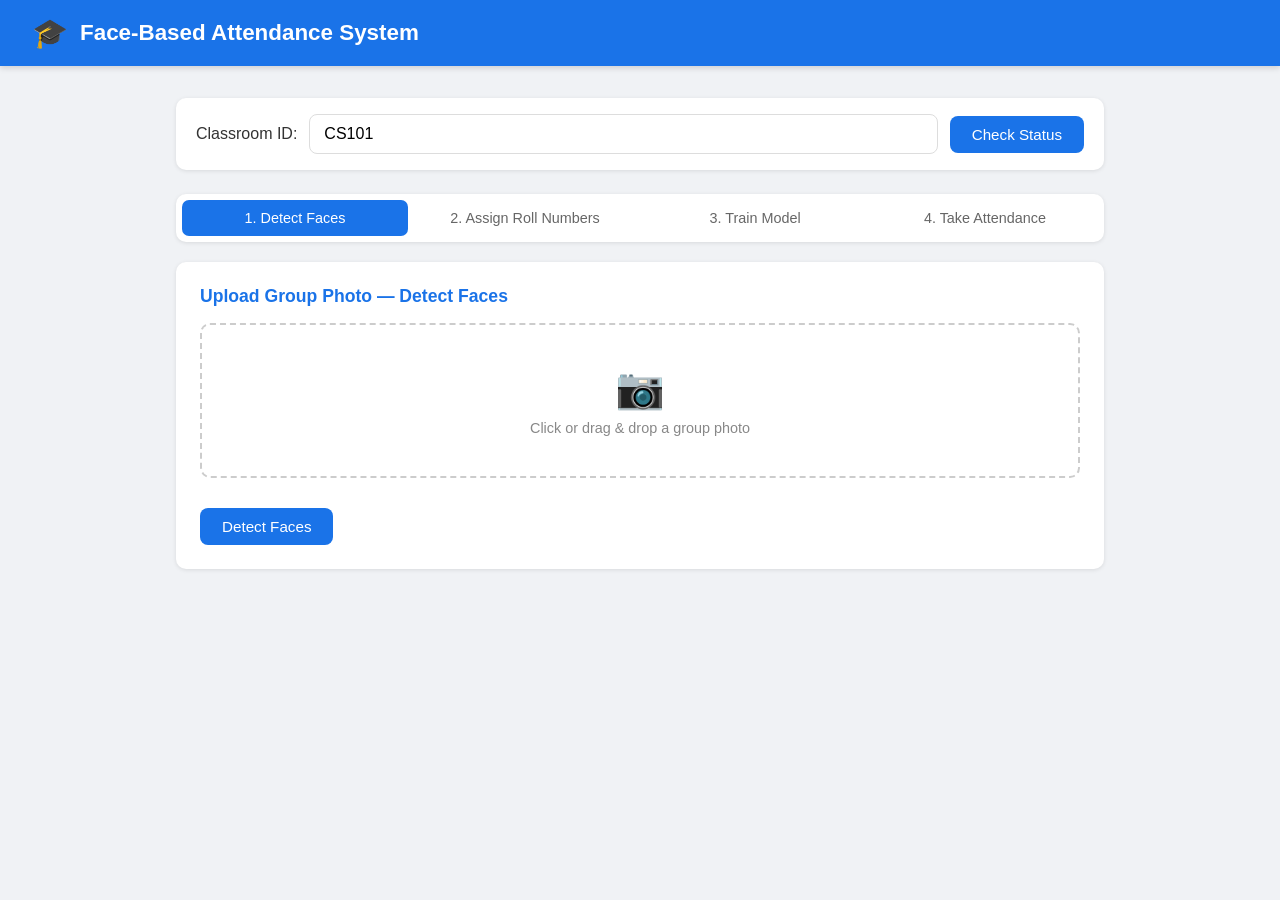
==== static/index.html @ c57231db "Add web UI frontend" ====
<!DOCTYPE html>
<html lang="en">
<head>
  <meta charset="UTF-8" />
  <meta name="viewport" content="width=device-width, initial-scale=1.0"/>
  <title>Face-Based Attendance System</title>
  <style>
    * { box-sizing: border-box; margin: 0; padding: 0; }
    body { font-family: 'Segoe UI', sans-serif; background: #f0f2f5; color: #333; }

    header {
      background: #1a73e8; color: white; padding: 16px 32px;
      display: flex; align-items: center; gap: 12px;
      box-shadow: 0 2px 6px rgba(0,0,0,0.15);
    }
    header h1 { font-size: 1.4rem; font-weight: 600; }

    .container { max-width: 960px; margin: 32px auto; padding: 0 16px; }

    .classroom-bar {
      background: white; border-radius: 10px; padding: 16px 20px;
      display: flex; gap: 12px; align-items: center;
      box-shadow: 0 1px 4px rgba(0,0,0,0.1); margin-bottom: 24px;
    }
    .classroom-bar input {
      flex: 1; padding: 10px 14px; border: 1px solid #ddd;
      border-radius: 8px; font-size: 1rem;
    }
    .classroom-bar input:focus { outline: none; border-color: #1a73e8; }

    .tabs {
      display: flex; gap: 4px; margin-bottom: 20px;
      background: white; padding: 6px; border-radius: 10px;
      box-shadow: 0 1px 4px rgba(0,0,0,0.1);
    }
    .tab {
      flex: 1; padding: 10px; text-align: center; cursor: pointer;
      border-radius: 7px; font-size: 0.9rem; font-weight: 500;
      color: #666; transition: all 0.2s;
    }
    .tab:hover { background: #f0f2f5; }
    .tab.active { background: #1a73e8; color: white; }

    .panel { display: none; }
    .panel.active { display: block; }

    .card {
      background: white; border-radius: 10px; padding: 24px;
      box-shadow: 0 1px 4px rgba(0,0,0,0.1); margin-bottom: 20px;
    }
    .card h2 { font-size: 1.1rem; margin-bottom: 16px; color: #1a73e8; }

    .upload-area {
      border: 2px dashed #ccc; border-radius: 10px; padding: 40px;
      text-align: center; cursor: pointer; transition: border-color 0.2s;
    }
    .upload-area:hover, .upload-area.dragover { border-color: #1a73e8; background: #f0f6ff; }
    .upload-area input { display: none; }
    .upload-area p { color: #888; margin-top: 8px; font-size: 0.9rem; }
    .upload-area .icon { font-size: 2.5rem; }

    .preview-img {
      max-width: 100%; max-height: 300px; border-radius: 8px;
      margin-top: 12px; display: none;
    }

    .btn {
      padding: 10px 22px; border: none; border-radius: 8px;
      font-size: 0.95rem; font-weight: 500; cursor: pointer;
      transition: opacity 0.2s;
    }
    .btn:hover { opacity: 0.88; }
    .btn:disabled { opacity: 0.5; cursor: not-allowed; }
    .btn-primary { background: #1a73e8; color: white; }
    .btn-success { background: #34a853; color: white; }
    .btn-danger  { background: #ea4335; color: white; }

    .faces-grid {
      display: grid; grid-template-columns: repeat(auto-fill, minmax(140px, 1fr));
      gap: 16px; margin-top: 16px;
    }
    .face-card {
      background: #f8f9fa; border-radius: 8px; overflow: hidden;
      border: 2px solid transparent; transition: border-color 0.2s;
    }
    .face-card img { width: 100%; aspect-ratio: 1; object-fit: cover; }
    .face-card .face-label {
      padding: 8px; display: flex; flex-direction: column; gap: 4px;
    }
    .face-card input {
      width: 100%; padding: 5px 8px; border: 1px solid #ddd;
      border-radius: 5px; font-size: 0.82rem;
    }
    .face-card input:focus { outline: none; border-color: #1a73e8; }
    .face-id { font-size: 0.75rem; color: #999; }

    .status-badge {
      display: inline-block; padding: 4px 10px; border-radius: 20px;
      font-size: 0.82rem; font-weight: 500;
    }
    .badge-green  { background: #e6f4ea; color: #137333; }
    .badge-yellow { background: #fef7e0; color: #b06000; }
    .badge-red    { background: #fce8e6; color: #c5221f; }

    .result-list { margin-top: 16px; }
    .result-row {
      display: flex; align-items: center; gap: 12px;
      padding: 10px 0; border-bottom: 1px solid #f0f0f0;
    }
    .result-row img { width: 56px; height: 56px; border-radius: 6px; object-fit: cover; }
    .result-info { flex: 1; }
    .result-roll { font-weight: 600; font-size: 1rem; }
    .result-conf { font-size: 0.82rem; color: #888; }

    .result-image { max-width: 100%; border-radius: 8px; margin-top: 12px; }

    .toast {
      position: fixed; bottom: 24px; right: 24px;
      background: #333; color: white; padding: 12px 20px;
      border-radius: 8px; font-size: 0.9rem; opacity: 0;
      transition: opacity 0.3s; pointer-events: none; z-index: 999;
    }
    .toast.show { opacity: 1; }
    .toast.success { background: #34a853; }
    .toast.error   { background: #ea4335; }

    .spinner {
      display: inline-block; width: 16px; height: 16px;
      border: 2px solid rgba(255,255,255,0.4);
      border-top-color: white; border-radius: 50%;
      animation: spin 0.7s linear infinite; margin-right: 6px;
      vertical-align: middle;
    }
    @keyframes spin { to { transform: rotate(360deg); } }

    .info-row { display: flex; gap: 20px; flex-wrap: wrap; margin-top: 8px; }
    .info-item { font-size: 0.9rem; }
    .info-item span { font-weight: 600; }
  </style>
</head>
<body>

<header>
  <span style="font-size:1.8rem">🎓</span>
  <h1>Face-Based Attendance System</h1>
</header>

<div class="container">
  <!-- Classroom ID bar -->
  <div class="classroom-bar">
    <label style="font-weight:500;white-space:nowrap">Classroom ID:</label>
    <input type="text" id="classroomId" placeholder="e.g. CS101" value="CS101" />
    <button class="btn btn-primary" onclick="checkStatus()">Check Status</button>
  </div>

  <!-- Status card -->
  <div class="card" id="statusCard" style="display:none">
    <h2>Classroom Status</h2>
    <div class="info-row">
      <div class="info-item">Model: <span id="statusModel">—</span></div>
      <div class="info-item">Labeled Faces: <span id="statusFaces">—</span></div>
    </div>
  </div>

  <!-- Tabs -->
  <div class="tabs">
    <div class="tab active" onclick="switchTab('detect')">1. Detect Faces</div>
    <div class="tab" onclick="switchTab('assign')">2. Assign Roll Numbers</div>
    <div class="tab" onclick="switchTab('train')">3. Train Model</div>
    <div class="tab" onclick="switchTab('attend')">4. Take Attendance</div>
  </div>

  <!-- Panel 1: Detect Faces -->
  <div class="panel active" id="panel-detect">
    <div class="card">
      <h2>Upload Group Photo — Detect Faces</h2>
      <div class="upload-area" id="detectDropzone" onclick="document.getElementById('detectFile').click()">
        <div class="icon">📷</div>
        <p>Click or drag & drop a group photo</p>
        <input type="file" id="detectFile" accept="image/*" onchange="previewImage(this,'detectPreview')" />
      </div>
      <img id="detectPreview" class="preview-img" />
      <br/>
      <button class="btn btn-primary" id="detectBtn" onclick="detectFaces()" style="margin-top:12px">
        Detect Faces
      </button>
    </div>
    <div class="card" id="detectedFacesCard" style="display:none">
      <h2>Detected Faces</h2>
      <p id="detectedCount" style="color:#888;font-size:0.9rem;margin-bottom:8px"></p>
      <div class="faces-grid" id="detectedFacesGrid"></div>
    </div>
  </div>

  <!-- Panel 2: Assign Roll Numbers -->
  <div class="panel" id="panel-assign">
    <div class="card">
      <h2>Assign Roll Numbers to Detected Faces</h2>
      <p style="color:#888;font-size:0.9rem;margin-bottom:16px">
        First detect faces in Step 1, then come here to label them.
      </p>
      <div class="faces-grid" id="assignFacesGrid">
        <p style="color:#aaa">No faces detected yet. Go to Step 1 first.</p>
      </div>
      <br/>
      <button class="btn btn-success" id="assignBtn" onclick="assignRollNumbers()" style="margin-top:8px">
        Save Roll Numbers
      </button>
    </div>
  </div>

  <!-- Panel 3: Train Model -->
  <div class="panel" id="panel-train">
    <div class="card">
      <h2>Train Recognition Model</h2>
      <p style="color:#555;margin-bottom:16px;line-height:1.6">
        This will augment the labeled faces and train the Siamese Network for this classroom.
        Training runs on CPU so it may take several minutes.
      </p>
      <button class="btn btn-primary" id="trainBtn" onclick="trainModel()">
        Start Training
      </button>
      <div id="trainResult" style="margin-top:16px"></div>
    </div>
  </div>

  <!-- Panel 4: Take Attendance -->
  <div class="panel" id="panel-attend">
    <div class="card">
      <h2>Take Attendance</h2>
      <div class="upload-area" id="attendDropzone" onclick="document.getElementById('attendFile').click()">
        <div class="icon">📸</div>
        <p>Click or drag & drop an attendance photo</p>
        <input type="file" id="attendFile" accept="image/*" onchange="previewImage(this,'attendPreview')" />
      </div>
      <img id="attendPreview" class="preview-img" />
      <br/>
      <button class="btn btn-primary" id="attendBtn" onclick="takeAttendance()" style="margin-top:12px">
        Recognize Faces
      </button>
    </div>
    <div class="card" id="attendResultCard" style="display:none">
      <h2>Attendance Results</h2>
      <img id="attendResultImage" class="result-image" style="display:none"/>
      <div class="result-list" id="attendResultList"></div>
    </div>
  </div>
</div>

<div class="toast" id="toast"></div>

<script>
  const API = '';  // same origin — Flask serves both API and this page

  // ── Helpers ──────────────────────────────────────────────────────────────

  function getClassroomId() {
    const id = document.getElementById('classroomId').value.trim();
    if (!id) { showToast('Please enter a Classroom ID', 'error'); return null; }
    return id;
  }

  function showToast(msg, type = '') {
    const t = document.getElementById('toast');
    t.textContent = msg;
    t.className = 'toast show ' + type;
    setTimeout(() => t.className = 'toast', 3000);
  }

  function setLoading(btnId, loading, label) {
    const btn = document.getElementById(btnId);
    btn.disabled = loading;
    btn.innerHTML = loading ? `<span class="spinner"></span>${label}` : label;
  }

  function previewImage(input, previewId) {
    const preview = document.getElementById(previewId);
    const file = input.files[0];
    if (!file) return;
    preview.src = URL.createObjectURL(file);
    preview.style.display = 'block';
  }

  function switchTab(name) {
    document.querySelectorAll('.tab').forEach((t, i) => {
      const names = ['detect','assign','train','attend'];
      t.classList.toggle('active', names[i] === name);
    });
    document.querySelectorAll('.panel').forEach(p => p.classList.remove('active'));
    document.getElementById('panel-' + name).classList.add('active');

    // Sync assign panel with detected faces
    if (name === 'assign') syncAssignPanel();
  }

  // ── Status ────────────────────────────────────────────────────────────────

  async function checkStatus() {
    const cid = getClassroomId(); if (!cid) return;
    try {
      const res = await fetch(`${API}/classroom/${cid}/status`);
      const data = await res.json();
      document.getElementById('statusCard').style.display = 'block';
      document.getElementById('statusModel').innerHTML =
        data.model_trained
          ? '<span class="status-badge badge-green">Trained ✓</span>'
          : '<span class="status-badge badge-yellow">Not Trained</span>';
      document.getElementById('statusFaces').textContent = data.labeled_faces_count;
    } catch(e) {
      showToast('Could not reach API', 'error');
    }
  }

  // ── Step 1: Detect Faces ──────────────────────────────────────────────────

  let detectedFaces = [];

  async function detectFaces() {
    const cid = getClassroomId(); if (!cid) return;
    const file = document.getElementById('detectFile').files[0];
    if (!file) { showToast('Please select a photo first', 'error'); return; }

    setLoading('detectBtn', true, 'Detecting...');
    const form = new FormData();
    form.append('file', file);

    try {
      const res = await fetch(`${API}/classroom/${cid}/detect_faces`, { method: 'POST', body: form });
      const data = await res.json();
      if (!res.ok) { showToast(data.error || 'Detection failed', 'error'); return; }

      detectedFaces = data.faces || [];
      renderDetectedFaces(detectedFaces, cid);
      showToast(`Detected ${detectedFaces.length} face(s)`, 'success');
    } catch(e) {
      showToast('Request failed: ' + e.message, 'error');
    } finally {
      setLoading('detectBtn', false, 'Detect Faces');
    }
  }

  function renderDetectedFaces(faces, cid) {
    const card = document.getElementById('detectedFacesCard');
    const grid = document.getElementById('detectedFacesGrid');
    const count = document.getElementById('detectedCount');

    if (!faces.length) {
      card.style.display = 'block';
      grid.innerHTML = '<p style="color:#aaa">No faces detected in this photo.</p>';
      return;
    }

    card.style.display = 'block';
    count.textContent = `${faces.length} face(s) detected`;
    grid.innerHTML = faces.map(f => `
      <div class="face-card">
        <img src="${API}${f.face_image_url}" alt="${f.face_id}"
             onerror="this.src='https://via.placeholder.com/140?text=Face'" />
        <div class="face-label">
          <div class="face-id">${f.face_id}</div>
        </div>
      </div>
    `).join('');
  }

  // ── Step 2: Assign Roll Numbers ────────────────────────────────────────────

  function syncAssignPanel() {
    const grid = document.getElementById('assignFacesGrid');
    if (!detectedFaces.length) {
      grid.innerHTML = '<p style="color:#aaa">No faces detected yet. Go to Step 1 first.</p>';
      return;
    }
    grid.innerHTML = detectedFaces.map(f => `
      <div class="face-card">
        <img src="${API}${f.face_image_url}" alt="${f.face_id}"
             onerror="this.src='https://via.placeholder.com/140?text=Face'" />
        <div class="face-label">
          <div class="face-id">${f.face_id}</div>
          <input type="text" id="roll_${f.face_id}" placeholder="Roll number" />
        </div>
      </div>
    `).join('');
  }

  async function assignRollNumbers() {
    const cid = getClassroomId(); if (!cid) return;
    if (!detectedFaces.length) { showToast('No faces to assign', 'error'); return; }

    const assignments = detectedFaces.map(f => ({
      face_id: f.face_id,
      roll_number: document.getElementById('roll_' + f.face_id)?.value.trim()
    })).filter(a => a.roll_number);

    if (!assignments.length) { showToast('Please enter at least one roll number', 'error'); return; }

    setLoading('assignBtn', true, 'Saving...');
    try {
      const res = await fetch(`${API}/classroom/${cid}/assign_roll_numbers`, {
        method: 'POST',
        headers: { 'Content-Type': 'application/json' },
        body: JSON.stringify({ assignments })
      });
      const data = await res.json();
      if (!res.ok) { showToast(data.error || 'Assignment failed', 'error'); return; }
      showToast(`Assigned ${data.successful.length} roll number(s)`, 'success');
    } catch(e) {
      showToast('Request failed: ' + e.message, 'error');
    } finally {
      setLoading('assignBtn', false, 'Save Roll Numbers');
    }
  }

  // ── Step 3: Train Model ────────────────────────────────────────────────────

  async function trainModel() {
    const cid = getClassroomId(); if (!cid) return;
    setLoading('trainBtn', true, 'Training... (this may take several minutes)');
    document.getElementById('trainResult').innerHTML = '';

    try {
      const res = await fetch(`${API}/classroom/${cid}/train_model`, { method: 'POST' });
      const data = await res.json();
      const ok = res.ok && data.status === 'success';
      document.getElementById('trainResult').innerHTML = `
        <div class="status-badge ${ok ? 'badge-green' : 'badge-red'}">
          ${ok ? '✓ ' + data.message : '✗ ' + (data.error || data.message)}
        </div>`;
      showToast(ok ? 'Training complete!' : 'Training failed', ok ? 'success' : 'error');
    } catch(e) {
      showToast('Request failed: ' + e.message, 'error');
    } finally {
      setLoading('trainBtn', false, 'Start Training');
    }
  }

  // ── Step 4: Take Attendance ────────────────────────────────────────────────

  async function takeAttendance() {
    const cid = getClassroomId(); if (!cid) return;
    const file = document.getElementById('attendFile').files[0];
    if (!file) { showToast('Please select a photo first', 'error'); return; }

    setLoading('attendBtn', true, 'Recognizing...');
    const form = new FormData();
    form.append('file', file);

    try {
      const res = await fetch(`${API}/classroom/${cid}/recognize_faces`, { method: 'POST', body: form });
      const data = await res.json();
      if (!res.ok) { showToast(data.error || 'Recognition failed', 'error'); return; }

      renderAttendanceResults(data);
      showToast(`Recognized ${data.recognized_faces?.length || 0} face(s)`, 'success');
    } catch(e) {
      showToast('Request failed: ' + e.message, 'error');
    } finally {
      setLoading('attendBtn', false, 'Recognize Faces');
    }
  }

  function renderAttendanceResults(data) {
    const card = document.getElementById('attendResultCard');
    const list = document.getElementById('attendResultList');
    const img  = document.getElementById('attendResultImage');
    card.style.display = 'block';

    if (data.resultImage) {
      img.src = API + data.resultImage;
      img.style.display = 'block';
    }

    const faces = data.recognized_faces || [];
    if (!faces.length) {
      list.innerHTML = '<p style="color:#aaa">No faces recognized.</p>';
      return;
    }

    list.innerHTML = faces.map(f => {
      const conf = Math.round(parseFloat(f.confidence) * 100);
      const known = f.roll_number !== 'Unknown';
      return `
        <div class="result-row">
          <img src="${API}${f.face_image_url}" onerror="this.style.display='none'" />
          <div class="result-info">
            <div class="result-roll">${f.roll_number}</div>
            <div class="result-conf">Confidence: ${conf}%</div>
          </div>
          <span class="status-badge ${known ? 'badge-green' : 'badge-red'}">
            ${known ? 'Present' : 'Unknown'}
          </span>
        </div>`;
    }).join('');
  }

  // ── Drag & Drop ────────────────────────────────────────────────────────────

  ['detectDropzone', 'attendDropzone'].forEach(id => {
    const zone = document.getElementById(id);
    zone.addEventListener('dragover', e => { e.preventDefault(); zone.classList.add('dragover'); });
    zone.addEventListener('dragleave', () => zone.classList.remove('dragover'));
    zone.addEventListener('drop', e => {
      e.preventDefault(); zone.classList.remove('dragover');
      const inputId = id === 'detectDropzone' ? 'detectFile' : 'attendFile';
      const previewId = id === 'detectDropzone' ? 'detectPreview' : 'attendPreview';
      const input = document.getElementById(inputId);
      input.files = e.dataTransfer.files;
      previewImage(input, previewId);
    });
  });
</script>
</body>
</html>
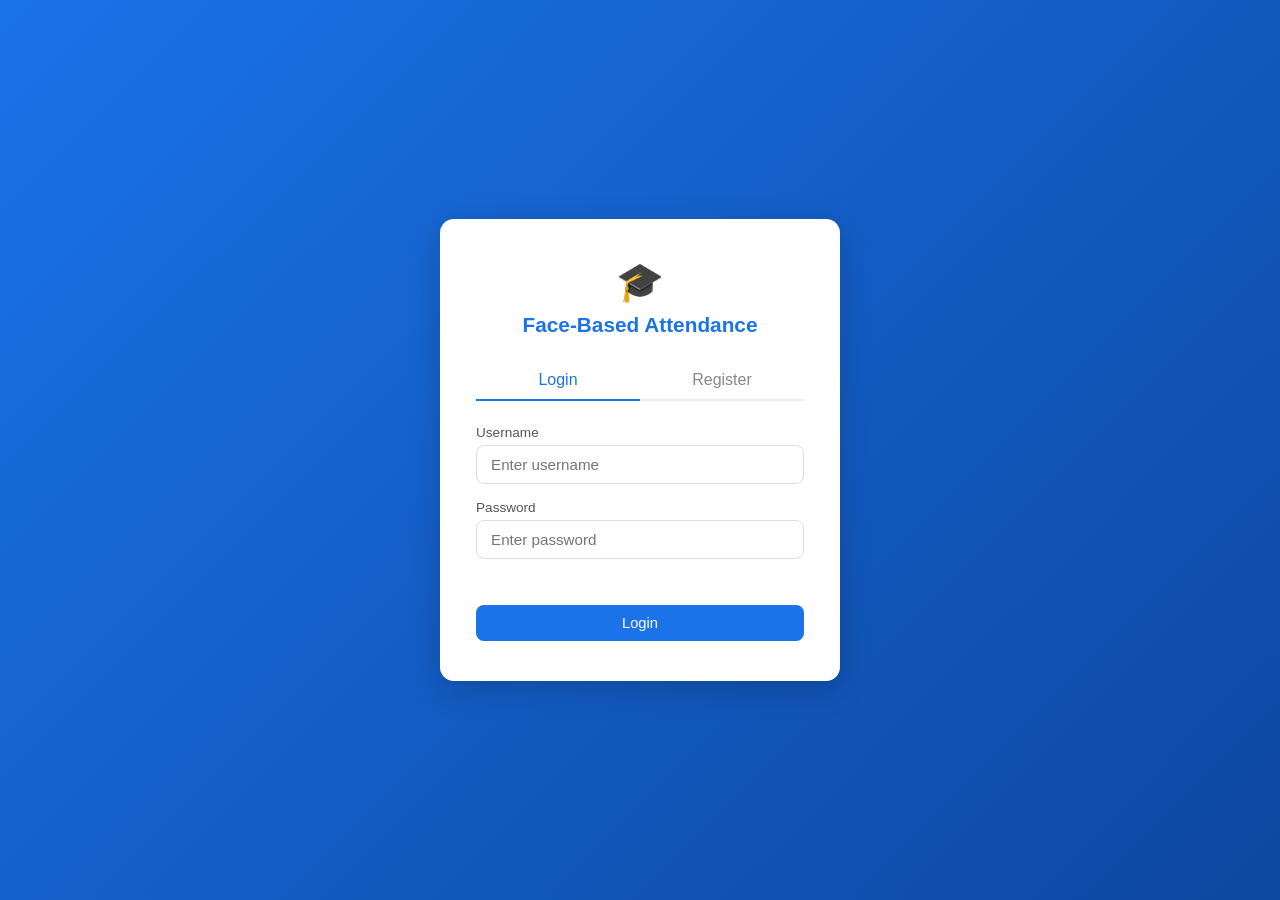
==== commit 74441c47: "Add JWT authentication - login/register, protect all endpoints" ====
--- a/static/index.html
+++ b/static/index.html
@@ -8,251 +8,402 @@
     * { box-sizing: border-box; margin: 0; padding: 0; }
     body { font-family: 'Segoe UI', sans-serif; background: #f0f2f5; color: #333; }
 
+    /* ── Auth Screen ── */
+    #authScreen {
+      min-height: 100vh; display: flex; align-items: center; justify-content: center;
+      background: linear-gradient(135deg, #1a73e8 0%, #0d47a1 100%);
+    }
+    .auth-box {
+      background: white; border-radius: 14px; padding: 40px 36px;
+      width: 100%; max-width: 400px; box-shadow: 0 8px 32px rgba(0,0,0,0.18);
+    }
+    .auth-box .logo { text-align: center; font-size: 2.4rem; margin-bottom: 8px; }
+    .auth-box h2 { text-align: center; font-size: 1.3rem; margin-bottom: 24px; color: #1a73e8; }
+    .auth-tabs { display: flex; margin-bottom: 24px; border-bottom: 2px solid #eee; }
+    .auth-tab {
+      flex: 1; text-align: center; padding: 10px; cursor: pointer;
+      font-weight: 500; color: #888; border-bottom: 2px solid transparent;
+      margin-bottom: -2px; transition: all 0.2s;
+    }
+    .auth-tab.active { color: #1a73e8; border-bottom-color: #1a73e8; }
+    .form-group { margin-bottom: 16px; }
+    .form-group label { display: block; font-size: 0.85rem; font-weight: 500; margin-bottom: 5px; color: #555; }
+    .form-group input {
+      width: 100%; padding: 10px 14px; border: 1px solid #ddd;
+      border-radius: 8px; font-size: 0.95rem; transition: border-color 0.2s;
+    }
+    .form-group input:focus { outline: none; border-color: #1a73e8; }
+    .auth-error { color: #ea4335; font-size: 0.85rem; margin-bottom: 12px; min-height: 18px; }
+
+    /* ── Main App ── */
+    #appScreen { display: none; }
     header {
-      background: #1a73e8; color: white; padding: 16px 32px;
-      display: flex; align-items: center; gap: 12px;
+      background: #1a73e8; color: white; padding: 14px 28px;
+      display: flex; align-items: center; justify-content: space-between;
       box-shadow: 0 2px 6px rgba(0,0,0,0.15);
     }
-    header h1 { font-size: 1.4rem; font-weight: 600; }
-
-    .container { max-width: 960px; margin: 32px auto; padding: 0 16px; }
-
+    .header-left { display: flex; align-items: center; gap: 10px; }
+    header h1 { font-size: 1.3rem; font-weight: 600; }
+    .user-info { display: flex; align-items: center; gap: 12px; font-size: 0.9rem; }
+    .user-info span { opacity: 0.85; }
+
+    .container { max-width: 960px; margin: 28px auto; padding: 0 16px; }
     .classroom-bar {
-      background: white; border-radius: 10px; padding: 16px 20px;
-      display: flex; gap: 12px; align-items: center;
-      box-shadow: 0 1px 4px rgba(0,0,0,0.1); margin-bottom: 24px;
+      background: white; border-radius: 10px; padding: 14px 18px;
+      display: flex; gap: 10px; align-items: center;
+      box-shadow: 0 1px 4px rgba(0,0,0,0.1); margin-bottom: 22px;
     }
     .classroom-bar input {
-      flex: 1; padding: 10px 14px; border: 1px solid #ddd;
-      border-radius: 8px; font-size: 1rem;
+      flex: 1; padding: 9px 13px; border: 1px solid #ddd;
+      border-radius: 8px; font-size: 0.95rem;
     }
     .classroom-bar input:focus { outline: none; border-color: #1a73e8; }
 
     .tabs {
-      display: flex; gap: 4px; margin-bottom: 20px;
-      background: white; padding: 6px; border-radius: 10px;
+      display: flex; gap: 4px; margin-bottom: 18px;
+      background: white; padding: 5px; border-radius: 10px;
       box-shadow: 0 1px 4px rgba(0,0,0,0.1);
     }
     .tab {
-      flex: 1; padding: 10px; text-align: center; cursor: pointer;
-      border-radius: 7px; font-size: 0.9rem; font-weight: 500;
+      flex: 1; padding: 9px; text-align: center; cursor: pointer;
+      border-radius: 7px; font-size: 0.88rem; font-weight: 500;
       color: #666; transition: all 0.2s;
     }
     .tab:hover { background: #f0f2f5; }
     .tab.active { background: #1a73e8; color: white; }
-
     .panel { display: none; }
     .panel.active { display: block; }
 
     .card {
-      background: white; border-radius: 10px; padding: 24px;
-      box-shadow: 0 1px 4px rgba(0,0,0,0.1); margin-bottom: 20px;
-    }
-    .card h2 { font-size: 1.1rem; margin-bottom: 16px; color: #1a73e8; }
+      background: white; border-radius: 10px; padding: 22px;
+      box-shadow: 0 1px 4px rgba(0,0,0,0.1); margin-bottom: 18px;
+    }
+    .card h2 { font-size: 1.05rem; margin-bottom: 14px; color: #1a73e8; }
 
     .upload-area {
-      border: 2px dashed #ccc; border-radius: 10px; padding: 40px;
-      text-align: center; cursor: pointer; transition: border-color 0.2s;
+      border: 2px dashed #ccc; border-radius: 10px; padding: 36px;
+      text-align: center; cursor: pointer; transition: all 0.2s;
     }
     .upload-area:hover, .upload-area.dragover { border-color: #1a73e8; background: #f0f6ff; }
     .upload-area input { display: none; }
-    .upload-area p { color: #888; margin-top: 8px; font-size: 0.9rem; }
-    .upload-area .icon { font-size: 2.5rem; }
-
-    .preview-img {
-      max-width: 100%; max-height: 300px; border-radius: 8px;
-      margin-top: 12px; display: none;
-    }
+    .upload-area .icon { font-size: 2.2rem; }
+    .upload-area p { color: #888; margin-top: 6px; font-size: 0.88rem; }
+    .preview-img { max-width: 100%; max-height: 280px; border-radius: 8px; margin-top: 12px; display: none; }
 
     .btn {
       padding: 10px 22px; border: none; border-radius: 8px;
-      font-size: 0.95rem; font-weight: 500; cursor: pointer;
-      transition: opacity 0.2s;
-    }
-    .btn:hover { opacity: 0.88; }
+      font-size: 0.92rem; font-weight: 500; cursor: pointer; transition: opacity 0.2s;
+    }
+    .btn:hover { opacity: 0.87; }
     .btn:disabled { opacity: 0.5; cursor: not-allowed; }
     .btn-primary { background: #1a73e8; color: white; }
     .btn-success { background: #34a853; color: white; }
-    .btn-danger  { background: #ea4335; color: white; }
+    .btn-outline  { background: transparent; border: 1px solid #ccc; color: #555; }
+    .btn-sm { padding: 6px 14px; font-size: 0.82rem; }
 
     .faces-grid {
-      display: grid; grid-template-columns: repeat(auto-fill, minmax(140px, 1fr));
-      gap: 16px; margin-top: 16px;
-    }
-    .face-card {
-      background: #f8f9fa; border-radius: 8px; overflow: hidden;
-      border: 2px solid transparent; transition: border-color 0.2s;
-    }
+      display: grid; grid-template-columns: repeat(auto-fill, minmax(130px, 1fr)); gap: 14px; margin-top: 14px;
+    }
+    .face-card { background: #f8f9fa; border-radius: 8px; overflow: hidden; }
     .face-card img { width: 100%; aspect-ratio: 1; object-fit: cover; }
-    .face-card .face-label {
-      padding: 8px; display: flex; flex-direction: column; gap: 4px;
-    }
-    .face-card input {
-      width: 100%; padding: 5px 8px; border: 1px solid #ddd;
-      border-radius: 5px; font-size: 0.82rem;
-    }
+    .face-card .face-label { padding: 7px; display: flex; flex-direction: column; gap: 3px; }
+    .face-card input { width: 100%; padding: 5px 7px; border: 1px solid #ddd; border-radius: 5px; font-size: 0.8rem; }
     .face-card input:focus { outline: none; border-color: #1a73e8; }
-    .face-id { font-size: 0.75rem; color: #999; }
-
-    .status-badge {
-      display: inline-block; padding: 4px 10px; border-radius: 20px;
-      font-size: 0.82rem; font-weight: 500;
-    }
+    .face-id { font-size: 0.72rem; color: #999; }
+
+    .status-badge { display: inline-block; padding: 3px 9px; border-radius: 20px; font-size: 0.8rem; font-weight: 500; }
     .badge-green  { background: #e6f4ea; color: #137333; }
     .badge-yellow { background: #fef7e0; color: #b06000; }
     .badge-red    { background: #fce8e6; color: #c5221f; }
 
-    .result-list { margin-top: 16px; }
-    .result-row {
-      display: flex; align-items: center; gap: 12px;
-      padding: 10px 0; border-bottom: 1px solid #f0f0f0;
-    }
-    .result-row img { width: 56px; height: 56px; border-radius: 6px; object-fit: cover; }
+    .result-list { margin-top: 14px; }
+    .result-row { display: flex; align-items: center; gap: 12px; padding: 9px 0; border-bottom: 1px solid #f0f0f0; }
+    .result-row img { width: 52px; height: 52px; border-radius: 6px; object-fit: cover; }
     .result-info { flex: 1; }
-    .result-roll { font-weight: 600; font-size: 1rem; }
-    .result-conf { font-size: 0.82rem; color: #888; }
-
+    .result-roll { font-weight: 600; }
+    .result-conf { font-size: 0.8rem; color: #888; }
     .result-image { max-width: 100%; border-radius: 8px; margin-top: 12px; }
 
     .toast {
-      position: fixed; bottom: 24px; right: 24px;
-      background: #333; color: white; padding: 12px 20px;
-      border-radius: 8px; font-size: 0.9rem; opacity: 0;
-      transition: opacity 0.3s; pointer-events: none; z-index: 999;
+      position: fixed; bottom: 22px; right: 22px; padding: 11px 18px;
+      border-radius: 8px; font-size: 0.88rem; opacity: 0;
+      transition: opacity 0.3s; pointer-events: none; z-index: 999; color: white; background: #333;
     }
     .toast.show { opacity: 1; }
     .toast.success { background: #34a853; }
     .toast.error   { background: #ea4335; }
 
     .spinner {
-      display: inline-block; width: 16px; height: 16px;
-      border: 2px solid rgba(255,255,255,0.4);
-      border-top-color: white; border-radius: 50%;
-      animation: spin 0.7s linear infinite; margin-right: 6px;
-      vertical-align: middle;
+      display: inline-block; width: 14px; height: 14px;
+      border: 2px solid rgba(255,255,255,0.4); border-top-color: white;
+      border-radius: 50%; animation: spin 0.7s linear infinite;
+      margin-right: 5px; vertical-align: middle;
     }
     @keyframes spin { to { transform: rotate(360deg); } }
-
     .info-row { display: flex; gap: 20px; flex-wrap: wrap; margin-top: 8px; }
-    .info-item { font-size: 0.9rem; }
+    .info-item { font-size: 0.88rem; }
     .info-item span { font-weight: 600; }
   </style>
 </head>
 <body>
 
-<header>
-  <span style="font-size:1.8rem">🎓</span>
-  <h1>Face-Based Attendance System</h1>
-</header>
-
-<div class="container">
-  <!-- Classroom ID bar -->
-  <div class="classroom-bar">
-    <label style="font-weight:500;white-space:nowrap">Classroom ID:</label>
-    <input type="text" id="classroomId" placeholder="e.g. CS101" value="CS101" />
-    <button class="btn btn-primary" onclick="checkStatus()">Check Status</button>
-  </div>
-
-  <!-- Status card -->
-  <div class="card" id="statusCard" style="display:none">
-    <h2>Classroom Status</h2>
-    <div class="info-row">
-      <div class="info-item">Model: <span id="statusModel">—</span></div>
-      <div class="info-item">Labeled Faces: <span id="statusFaces">—</span></div>
-    </div>
-  </div>
-
-  <!-- Tabs -->
-  <div class="tabs">
-    <div class="tab active" onclick="switchTab('detect')">1. Detect Faces</div>
-    <div class="tab" onclick="switchTab('assign')">2. Assign Roll Numbers</div>
-    <div class="tab" onclick="switchTab('train')">3. Train Model</div>
-    <div class="tab" onclick="switchTab('attend')">4. Take Attendance</div>
-  </div>
-
-  <!-- Panel 1: Detect Faces -->
-  <div class="panel active" id="panel-detect">
-    <div class="card">
-      <h2>Upload Group Photo — Detect Faces</h2>
-      <div class="upload-area" id="detectDropzone" onclick="document.getElementById('detectFile').click()">
-        <div class="icon">📷</div>
-        <p>Click or drag & drop a group photo</p>
-        <input type="file" id="detectFile" accept="image/*" onchange="previewImage(this,'detectPreview')" />
-      </div>
-      <img id="detectPreview" class="preview-img" />
-      <br/>
-      <button class="btn btn-primary" id="detectBtn" onclick="detectFaces()" style="margin-top:12px">
-        Detect Faces
-      </button>
-    </div>
-    <div class="card" id="detectedFacesCard" style="display:none">
-      <h2>Detected Faces</h2>
-      <p id="detectedCount" style="color:#888;font-size:0.9rem;margin-bottom:8px"></p>
-      <div class="faces-grid" id="detectedFacesGrid"></div>
-    </div>
-  </div>
-
-  <!-- Panel 2: Assign Roll Numbers -->
-  <div class="panel" id="panel-assign">
-    <div class="card">
-      <h2>Assign Roll Numbers to Detected Faces</h2>
-      <p style="color:#888;font-size:0.9rem;margin-bottom:16px">
-        First detect faces in Step 1, then come here to label them.
-      </p>
-      <div class="faces-grid" id="assignFacesGrid">
-        <p style="color:#aaa">No faces detected yet. Go to Step 1 first.</p>
-      </div>
-      <br/>
-      <button class="btn btn-success" id="assignBtn" onclick="assignRollNumbers()" style="margin-top:8px">
-        Save Roll Numbers
-      </button>
-    </div>
-  </div>
-
-  <!-- Panel 3: Train Model -->
-  <div class="panel" id="panel-train">
-    <div class="card">
-      <h2>Train Recognition Model</h2>
-      <p style="color:#555;margin-bottom:16px;line-height:1.6">
-        This will augment the labeled faces and train the Siamese Network for this classroom.
-        Training runs on CPU so it may take several minutes.
-      </p>
-      <button class="btn btn-primary" id="trainBtn" onclick="trainModel()">
-        Start Training
-      </button>
-      <div id="trainResult" style="margin-top:16px"></div>
-    </div>
-  </div>
-
-  <!-- Panel 4: Take Attendance -->
-  <div class="panel" id="panel-attend">
-    <div class="card">
-      <h2>Take Attendance</h2>
-      <div class="upload-area" id="attendDropzone" onclick="document.getElementById('attendFile').click()">
-        <div class="icon">📸</div>
-        <p>Click or drag & drop an attendance photo</p>
-        <input type="file" id="attendFile" accept="image/*" onchange="previewImage(this,'attendPreview')" />
-      </div>
-      <img id="attendPreview" class="preview-img" />
-      <br/>
-      <button class="btn btn-primary" id="attendBtn" onclick="takeAttendance()" style="margin-top:12px">
-        Recognize Faces
-      </button>
-    </div>
-    <div class="card" id="attendResultCard" style="display:none">
-      <h2>Attendance Results</h2>
-      <img id="attendResultImage" class="result-image" style="display:none"/>
-      <div class="result-list" id="attendResultList"></div>
+<!-- ── Auth Screen ── -->
+<div id="authScreen">
+  <div class="auth-box">
+    <div class="logo">🎓</div>
+    <h2>Face-Based Attendance</h2>
+    <div class="auth-tabs">
+      <div class="auth-tab active" onclick="showAuthTab('login')">Login</div>
+      <div class="auth-tab" onclick="showAuthTab('register')">Register</div>
+    </div>
+
+    <!-- Login Form -->
+    <div id="loginForm">
+      <div class="form-group">
+        <label>Username</label>
+        <input type="text" id="loginUsername" placeholder="Enter username" />
+      </div>
+      <div class="form-group">
+        <label>Password</label>
+        <input type="password" id="loginPassword" placeholder="Enter password"
+               onkeydown="if(event.key==='Enter') doLogin()" />
+      </div>
+      <div class="auth-error" id="loginError"></div>
+      <button class="btn btn-primary" style="width:100%" id="loginBtn" onclick="doLogin()">Login</button>
+    </div>
+
+    <!-- Register Form -->
+    <div id="registerForm" style="display:none">
+      <div class="form-group">
+        <label>Username</label>
+        <input type="text" id="regUsername" placeholder="Choose a username" />
+      </div>
+      <div class="form-group">
+        <label>Email</label>
+        <input type="email" id="regEmail" placeholder="Enter your email" />
+      </div>
+      <div class="form-group">
+        <label>Password</label>
+        <input type="password" id="regPassword" placeholder="Min 6 characters" />
+      </div>
+      <div class="auth-error" id="registerError"></div>
+      <button class="btn btn-primary" style="width:100%" id="registerBtn" onclick="doRegister()">Create Account</button>
     </div>
   </div>
 </div>
 
+<!-- ── Main App ── -->
+<div id="appScreen">
+  <header>
+    <div class="header-left">
+      <span style="font-size:1.6rem">🎓</span>
+      <h1>Face-Based Attendance</h1>
+    </div>
+    <div class="user-info">
+      <span id="headerUsername"></span>
+      <button class="btn btn-outline btn-sm" onclick="doLogout()">Logout</button>
+    </div>
+  </header>
+
+  <div class="container">
+    <div class="classroom-bar">
+      <label style="font-weight:500;white-space:nowrap">Classroom ID:</label>
+      <input type="text" id="classroomId" placeholder="e.g. CS101" value="CS101" />
+      <button class="btn btn-primary" onclick="checkStatus()">Check Status</button>
+    </div>
+
+    <div class="card" id="statusCard" style="display:none">
+      <h2>Classroom Status</h2>
+      <div class="info-row">
+        <div class="info-item">Model: <span id="statusModel">—</span></div>
+        <div class="info-item">Labeled Faces: <span id="statusFaces">—</span></div>
+      </div>
+    </div>
+
+    <div class="tabs">
+      <div class="tab active" onclick="switchTab('detect')">1. Detect Faces</div>
+      <div class="tab" onclick="switchTab('assign')">2. Assign Roll Nos.</div>
+      <div class="tab" onclick="switchTab('train')">3. Train Model</div>
+      <div class="tab" onclick="switchTab('attend')">4. Attendance</div>
+    </div>
+
+    <!-- Panel 1 -->
+    <div class="panel active" id="panel-detect">
+      <div class="card">
+        <h2>Upload Group Photo — Detect Faces</h2>
+        <div class="upload-area" id="detectDropzone" onclick="document.getElementById('detectFile').click()">
+          <div class="icon">📷</div>
+          <p>Click or drag & drop a group photo</p>
+          <input type="file" id="detectFile" accept="image/*" onchange="previewImage(this,'detectPreview')" />
+        </div>
+        <img id="detectPreview" class="preview-img" />
+        <br/>
+        <button class="btn btn-primary" id="detectBtn" onclick="detectFaces()" style="margin-top:12px">Detect Faces</button>
+      </div>
+      <div class="card" id="detectedFacesCard" style="display:none">
+        <h2>Detected Faces</h2>
+        <p id="detectedCount" style="color:#888;font-size:0.88rem;margin-bottom:8px"></p>
+        <div class="faces-grid" id="detectedFacesGrid"></div>
+      </div>
+    </div>
+
+    <!-- Panel 2 -->
+    <div class="panel" id="panel-assign">
+      <div class="card">
+        <h2>Assign Roll Numbers</h2>
+        <p style="color:#888;font-size:0.88rem;margin-bottom:14px">Detect faces in Step 1, then label them here.</p>
+        <div class="faces-grid" id="assignFacesGrid">
+          <p style="color:#aaa">No faces detected yet.</p>
+        </div>
+        <br/>
+        <button class="btn btn-success" id="assignBtn" onclick="assignRollNumbers()" style="margin-top:8px">Save Roll Numbers</button>
+      </div>
+    </div>
+
+    <!-- Panel 3 -->
+    <div class="panel" id="panel-train">
+      <div class="card">
+        <h2>Train Recognition Model</h2>
+        <p style="color:#555;margin-bottom:16px;line-height:1.6">
+          Augments labeled faces and trains the Siamese Network for this classroom.
+          Runs on CPU — may take several minutes.
+        </p>
+        <button class="btn btn-primary" id="trainBtn" onclick="trainModel()">Start Training</button>
+        <div id="trainResult" style="margin-top:16px"></div>
+      </div>
+    </div>
+
+    <!-- Panel 4 -->
+    <div class="panel" id="panel-attend">
+      <div class="card">
+        <h2>Take Attendance</h2>
+        <div class="upload-area" id="attendDropzone" onclick="document.getElementById('attendFile').click()">
+          <div class="icon">📸</div>
+          <p>Click or drag & drop an attendance photo</p>
+          <input type="file" id="attendFile" accept="image/*" onchange="previewImage(this,'attendPreview')" />
+        </div>
+        <img id="attendPreview" class="preview-img" />
+        <br/>
+        <button class="btn btn-primary" id="attendBtn" onclick="takeAttendance()" style="margin-top:12px">Recognize Faces</button>
+      </div>
+      <div class="card" id="attendResultCard" style="display:none">
+        <h2>Attendance Results</h2>
+        <img id="attendResultImage" class="result-image" style="display:none"/>
+        <div class="result-list" id="attendResultList"></div>
+      </div>
+    </div>
+  </div>
+</div>
+
 <div class="toast" id="toast"></div>
 
 <script>
-  const API = '';  // same origin — Flask serves both API and this page
-
-  // ── Helpers ──────────────────────────────────────────────────────────────
+  const API = '';
+  let authToken = localStorage.getItem('token') || null;
+
+  // ── Boot ──────────────────────────────────────────────────────────────────
+
+  window.onload = () => {
+    if (authToken) verifyAndShow();
+    else showAuth();
+  };
+
+  async function verifyAndShow() {
+    try {
+      const res = await authFetch('/auth/me');
+      if (res.ok) {
+        const data = await res.json();
+        showApp(data.username);
+      } else {
+        authToken = null; localStorage.removeItem('token');
+        showAuth();
+      }
+    } catch { showAuth(); }
+  }
+
+  function showAuth() {
+    document.getElementById('authScreen').style.display = 'flex';
+    document.getElementById('appScreen').style.display = 'none';
+  }
+
+  function showApp(username) {
+    document.getElementById('authScreen').style.display = 'none';
+    document.getElementById('appScreen').style.display = 'block';
+    document.getElementById('headerUsername').textContent = '👤 ' + username;
+  }
+
+  // ── Auth helpers ──────────────────────────────────────────────────────────
+
+  function authFetch(url, options = {}) {
+    options.headers = options.headers || {};
+    if (authToken) options.headers['Authorization'] = 'Bearer ' + authToken;
+    return fetch(API + url, options);
+  }
+
+  function showAuthTab(tab) {
+    document.querySelectorAll('.auth-tab').forEach((t, i) =>
+      t.classList.toggle('active', ['login','register'][i] === tab));
+    document.getElementById('loginForm').style.display    = tab === 'login'    ? 'block' : 'none';
+    document.getElementById('registerForm').style.display = tab === 'register' ? 'block' : 'none';
+    document.getElementById('loginError').textContent = '';
+    document.getElementById('registerError').textContent = '';
+  }
+
+  async function doLogin() {
+    const username = document.getElementById('loginUsername').value.trim();
+    const password = document.getElementById('loginPassword').value;
+    const errEl = document.getElementById('loginError');
+    if (!username || !password) { errEl.textContent = 'Please fill in all fields.'; return; }
+    setLoading('loginBtn', true, 'Logging in...');
+    try {
+      const res = await fetch(API + '/auth/login', {
+        method: 'POST', headers: {'Content-Type':'application/json'},
+        body: JSON.stringify({ username, password })
+      });
+      const data = await res.json();
+      if (!res.ok) { errEl.textContent = data.error; return; }
+      authToken = data.token;
+      localStorage.setItem('token', authToken);
+      showApp(data.username);
+    } catch(e) {
+      errEl.textContent = 'Connection error.';
+    } finally {
+      setLoading('loginBtn', false, 'Login');
+    }
+  }
+
+  async function doRegister() {
+    const username = document.getElementById('regUsername').value.trim();
+    const email    = document.getElementById('regEmail').value.trim();
+    const password = document.getElementById('regPassword').value;
+    const errEl = document.getElementById('registerError');
+    if (!username || !email || !password) { errEl.textContent = 'Please fill in all fields.'; return; }
+    setLoading('registerBtn', true, 'Creating account...');
+    try {
+      const res = await fetch(API + '/auth/register', {
+        method: 'POST', headers: {'Content-Type':'application/json'},
+        body: JSON.stringify({ username, email, password })
+      });
+      const data = await res.json();
+      if (!res.ok) { errEl.textContent = data.error; return; }
+      showToast('Account created! Please log in.', 'success');
+      showAuthTab('login');
+      document.getElementById('loginUsername').value = username;
+    } catch(e) {
+      errEl.textContent = 'Connection error.';
+    } finally {
+      setLoading('registerBtn', false, 'Create Account');
+    }
+  }
+
+  function doLogout() {
+    authToken = null; localStorage.removeItem('token');
+    showAuth();
+    document.getElementById('loginPassword').value = '';
+    document.getElementById('loginError').textContent = '';
+  }
+
+  // ── Helpers ───────────────────────────────────────────────────────────────
 
   function getClassroomId() {
     const id = document.getElementById('classroomId').value.trim();
@@ -262,9 +413,8 @@
 
   function showToast(msg, type = '') {
     const t = document.getElementById('toast');
-    t.textContent = msg;
-    t.className = 'toast show ' + type;
-    setTimeout(() => t.className = 'toast', 3000);
+    t.textContent = msg; t.className = 'toast show ' + type;
+    setTimeout(() => t.className = 'toast', 3200);
   }
 
   function setLoading(btnId, loading, label) {
@@ -275,21 +425,17 @@
 
   function previewImage(input, previewId) {
     const preview = document.getElementById(previewId);
-    const file = input.files[0];
-    if (!file) return;
+    const file = input.files[0]; if (!file) return;
     preview.src = URL.createObjectURL(file);
     preview.style.display = 'block';
   }
 
   function switchTab(name) {
-    document.querySelectorAll('.tab').forEach((t, i) => {
-      const names = ['detect','assign','train','attend'];
-      t.classList.toggle('active', names[i] === name);
-    });
+    const names = ['detect','assign','train','attend'];
+    document.querySelectorAll('.tab').forEach((t, i) =>
+      t.classList.toggle('active', names[i] === name));
     document.querySelectorAll('.panel').forEach(p => p.classList.remove('active'));
     document.getElementById('panel-' + name).classList.add('active');
-
-    // Sync assign panel with detected faces
     if (name === 'assign') syncAssignPanel();
   }
 
@@ -298,20 +444,18 @@
   async function checkStatus() {
     const cid = getClassroomId(); if (!cid) return;
     try {
-      const res = await fetch(`${API}/classroom/${cid}/status`);
+      const res = await authFetch(`/classroom/${cid}/status`);
+      if (res.status === 401) { doLogout(); return; }
       const data = await res.json();
       document.getElementById('statusCard').style.display = 'block';
-      document.getElementById('statusModel').innerHTML =
-        data.model_trained
-          ? '<span class="status-badge badge-green">Trained ✓</span>'
-          : '<span class="status-badge badge-yellow">Not Trained</span>';
+      document.getElementById('statusModel').innerHTML = data.model_trained
+        ? '<span class="status-badge badge-green">Trained ✓</span>'
+        : '<span class="status-badge badge-yellow">Not Trained</span>';
       document.getElementById('statusFaces').textContent = data.labeled_faces_count;
-    } catch(e) {
-      showToast('Could not reach API', 'error');
-    }
-  }
-
-  // ── Step 1: Detect Faces ──────────────────────────────────────────────────
+    } catch { showToast('Could not reach API', 'error'); }
+  }
+
+  // ── Step 1: Detect ────────────────────────────────────────────────────────
 
   let detectedFaces = [];
 
@@ -319,193 +463,142 @@
     const cid = getClassroomId(); if (!cid) return;
     const file = document.getElementById('detectFile').files[0];
     if (!file) { showToast('Please select a photo first', 'error'); return; }
-
     setLoading('detectBtn', true, 'Detecting...');
-    const form = new FormData();
-    form.append('file', file);
-
-    try {
-      const res = await fetch(`${API}/classroom/${cid}/detect_faces`, { method: 'POST', body: form });
+    const form = new FormData(); form.append('file', file);
+    try {
+      const res = await authFetch(`/classroom/${cid}/detect_faces`, { method: 'POST', body: form });
+      if (res.status === 401) { doLogout(); return; }
       const data = await res.json();
       if (!res.ok) { showToast(data.error || 'Detection failed', 'error'); return; }
-
       detectedFaces = data.faces || [];
-      renderDetectedFaces(detectedFaces, cid);
+      renderDetectedFaces(detectedFaces);
       showToast(`Detected ${detectedFaces.length} face(s)`, 'success');
-    } catch(e) {
-      showToast('Request failed: ' + e.message, 'error');
-    } finally {
-      setLoading('detectBtn', false, 'Detect Faces');
-    }
-  }
-
-  function renderDetectedFaces(faces, cid) {
+    } catch(e) { showToast('Request failed: ' + e.message, 'error');
+    } finally { setLoading('detectBtn', false, 'Detect Faces'); }
+  }
+
+  function renderDetectedFaces(faces) {
     const card = document.getElementById('detectedFacesCard');
     const grid = document.getElementById('detectedFacesGrid');
-    const count = document.getElementById('detectedCount');
-
-    if (!faces.length) {
-      card.style.display = 'block';
-      grid.innerHTML = '<p style="color:#aaa">No faces detected in this photo.</p>';
-      return;
-    }
-
     card.style.display = 'block';
-    count.textContent = `${faces.length} face(s) detected`;
-    grid.innerHTML = faces.map(f => `
+    document.getElementById('detectedCount').textContent = `${faces.length} face(s) detected`;
+    grid.innerHTML = faces.length ? faces.map(f => `
       <div class="face-card">
-        <img src="${API}${f.face_image_url}" alt="${f.face_id}"
-             onerror="this.src='https://via.placeholder.com/140?text=Face'" />
-        <div class="face-label">
-          <div class="face-id">${f.face_id}</div>
-        </div>
-      </div>
-    `).join('');
-  }
-
-  // ── Step 2: Assign Roll Numbers ────────────────────────────────────────────
+        <img src="${API}${f.face_image_url}" alt="${f.face_id}" />
+        <div class="face-label"><div class="face-id">${f.face_id}</div></div>
+      </div>`).join('') : '<p style="color:#aaa">No faces detected.</p>';
+  }
+
+  // ── Step 2: Assign ────────────────────────────────────────────────────────
 
   function syncAssignPanel() {
     const grid = document.getElementById('assignFacesGrid');
     if (!detectedFaces.length) {
-      grid.innerHTML = '<p style="color:#aaa">No faces detected yet. Go to Step 1 first.</p>';
-      return;
+      grid.innerHTML = '<p style="color:#aaa">No faces detected yet. Go to Step 1 first.</p>'; return;
     }
     grid.innerHTML = detectedFaces.map(f => `
       <div class="face-card">
-        <img src="${API}${f.face_image_url}" alt="${f.face_id}"
-             onerror="this.src='https://via.placeholder.com/140?text=Face'" />
+        <img src="${API}${f.face_image_url}" alt="${f.face_id}" />
         <div class="face-label">
           <div class="face-id">${f.face_id}</div>
           <input type="text" id="roll_${f.face_id}" placeholder="Roll number" />
         </div>
-      </div>
-    `).join('');
+      </div>`).join('');
   }
 
   async function assignRollNumbers() {
     const cid = getClassroomId(); if (!cid) return;
     if (!detectedFaces.length) { showToast('No faces to assign', 'error'); return; }
-
-    const assignments = detectedFaces.map(f => ({
-      face_id: f.face_id,
-      roll_number: document.getElementById('roll_' + f.face_id)?.value.trim()
-    })).filter(a => a.roll_number);
-
+    const assignments = detectedFaces
+      .map(f => ({ face_id: f.face_id, roll_number: document.getElementById('roll_' + f.face_id)?.value.trim() }))
+      .filter(a => a.roll_number);
     if (!assignments.length) { showToast('Please enter at least one roll number', 'error'); return; }
-
     setLoading('assignBtn', true, 'Saving...');
     try {
-      const res = await fetch(`${API}/classroom/${cid}/assign_roll_numbers`, {
-        method: 'POST',
-        headers: { 'Content-Type': 'application/json' },
+      const res = await authFetch(`/classroom/${cid}/assign_roll_numbers`, {
+        method: 'POST', headers: {'Content-Type':'application/json'},
         body: JSON.stringify({ assignments })
       });
+      if (res.status === 401) { doLogout(); return; }
       const data = await res.json();
       if (!res.ok) { showToast(data.error || 'Assignment failed', 'error'); return; }
       showToast(`Assigned ${data.successful.length} roll number(s)`, 'success');
-    } catch(e) {
-      showToast('Request failed: ' + e.message, 'error');
-    } finally {
-      setLoading('assignBtn', false, 'Save Roll Numbers');
-    }
-  }
-
-  // ── Step 3: Train Model ────────────────────────────────────────────────────
+    } catch(e) { showToast('Request failed: ' + e.message, 'error');
+    } finally { setLoading('assignBtn', false, 'Save Roll Numbers'); }
+  }
+
+  // ── Step 3: Train ─────────────────────────────────────────────────────────
 
   async function trainModel() {
     const cid = getClassroomId(); if (!cid) return;
-    setLoading('trainBtn', true, 'Training... (this may take several minutes)');
+    setLoading('trainBtn', true, 'Training... (may take several minutes)');
     document.getElementById('trainResult').innerHTML = '';
-
-    try {
-      const res = await fetch(`${API}/classroom/${cid}/train_model`, { method: 'POST' });
+    try {
+      const res = await authFetch(`/classroom/${cid}/train_model`, { method: 'POST' });
+      if (res.status === 401) { doLogout(); return; }
       const data = await res.json();
       const ok = res.ok && data.status === 'success';
       document.getElementById('trainResult').innerHTML = `
-        <div class="status-badge ${ok ? 'badge-green' : 'badge-red'}">
+        <span class="status-badge ${ok ? 'badge-green' : 'badge-red'}">
           ${ok ? '✓ ' + data.message : '✗ ' + (data.error || data.message)}
-        </div>`;
+        </span>`;
       showToast(ok ? 'Training complete!' : 'Training failed', ok ? 'success' : 'error');
-    } catch(e) {
-      showToast('Request failed: ' + e.message, 'error');
-    } finally {
-      setLoading('trainBtn', false, 'Start Training');
-    }
-  }
-
-  // ── Step 4: Take Attendance ────────────────────────────────────────────────
+    } catch(e) { showToast('Request failed: ' + e.message, 'error');
+    } finally { setLoading('trainBtn', false, 'Start Training'); }
+  }
+
+  // ── Step 4: Attendance ────────────────────────────────────────────────────
 
   async function takeAttendance() {
     const cid = getClassroomId(); if (!cid) return;
     const file = document.getElementById('attendFile').files[0];
     if (!file) { showToast('Please select a photo first', 'error'); return; }
-
     setLoading('attendBtn', true, 'Recognizing...');
-    const form = new FormData();
-    form.append('file', file);
-
-    try {
-      const res = await fetch(`${API}/classroom/${cid}/recognize_faces`, { method: 'POST', body: form });
+    const form = new FormData(); form.append('file', file);
+    try {
+      const res = await authFetch(`/classroom/${cid}/recognize_faces`, { method: 'POST', body: form });
+      if (res.status === 401) { doLogout(); return; }
       const data = await res.json();
       if (!res.ok) { showToast(data.error || 'Recognition failed', 'error'); return; }
-
       renderAttendanceResults(data);
       showToast(`Recognized ${data.recognized_faces?.length || 0} face(s)`, 'success');
-    } catch(e) {
-      showToast('Request failed: ' + e.message, 'error');
-    } finally {
-      setLoading('attendBtn', false, 'Recognize Faces');
-    }
+    } catch(e) { showToast('Request failed: ' + e.message, 'error');
+    } finally { setLoading('attendBtn', false, 'Recognize Faces'); }
   }
 
   function renderAttendanceResults(data) {
-    const card = document.getElementById('attendResultCard');
-    const list = document.getElementById('attendResultList');
-    const img  = document.getElementById('attendResultImage');
-    card.style.display = 'block';
-
-    if (data.resultImage) {
-      img.src = API + data.resultImage;
-      img.style.display = 'block';
-    }
-
+    document.getElementById('attendResultCard').style.display = 'block';
+    const img = document.getElementById('attendResultImage');
+    if (data.resultImage) { img.src = API + data.resultImage; img.style.display = 'block'; }
     const faces = data.recognized_faces || [];
-    if (!faces.length) {
-      list.innerHTML = '<p style="color:#aaa">No faces recognized.</p>';
-      return;
-    }
-
-    list.innerHTML = faces.map(f => {
-      const conf = Math.round(parseFloat(f.confidence) * 100);
-      const known = f.roll_number !== 'Unknown';
-      return `
-        <div class="result-row">
-          <img src="${API}${f.face_image_url}" onerror="this.style.display='none'" />
-          <div class="result-info">
-            <div class="result-roll">${f.roll_number}</div>
-            <div class="result-conf">Confidence: ${conf}%</div>
-          </div>
-          <span class="status-badge ${known ? 'badge-green' : 'badge-red'}">
-            ${known ? 'Present' : 'Unknown'}
-          </span>
-        </div>`;
-    }).join('');
-  }
-
-  // ── Drag & Drop ────────────────────────────────────────────────────────────
-
-  ['detectDropzone', 'attendDropzone'].forEach(id => {
+    document.getElementById('attendResultList').innerHTML = faces.length
+      ? faces.map(f => {
+          const conf = Math.round(parseFloat(f.confidence) * 100);
+          const known = f.roll_number !== 'Unknown';
+          return `<div class="result-row">
+            <img src="${API}${f.face_image_url}" onerror="this.style.display='none'" />
+            <div class="result-info">
+              <div class="result-roll">${f.roll_number}</div>
+              <div class="result-conf">Confidence: ${conf}%</div>
+            </div>
+            <span class="status-badge ${known ? 'badge-green' : 'badge-red'}">${known ? 'Present' : 'Unknown'}</span>
+          </div>`;
+        }).join('')
+      : '<p style="color:#aaa">No faces recognized.</p>';
+  }
+
+  // ── Drag & Drop ───────────────────────────────────────────────────────────
+
+  ['detectDropzone','attendDropzone'].forEach(id => {
     const zone = document.getElementById(id);
     zone.addEventListener('dragover', e => { e.preventDefault(); zone.classList.add('dragover'); });
     zone.addEventListener('dragleave', () => zone.classList.remove('dragover'));
     zone.addEventListener('drop', e => {
       e.preventDefault(); zone.classList.remove('dragover');
-      const inputId = id === 'detectDropzone' ? 'detectFile' : 'attendFile';
+      const inputId   = id === 'detectDropzone' ? 'detectFile'   : 'attendFile';
       const previewId = id === 'detectDropzone' ? 'detectPreview' : 'attendPreview';
-      const input = document.getElementById(inputId);
-      input.files = e.dataTransfer.files;
-      previewImage(input, previewId);
+      document.getElementById(inputId).files = e.dataTransfer.files;
+      previewImage(document.getElementById(inputId), previewId);
     });
   });
 </script>
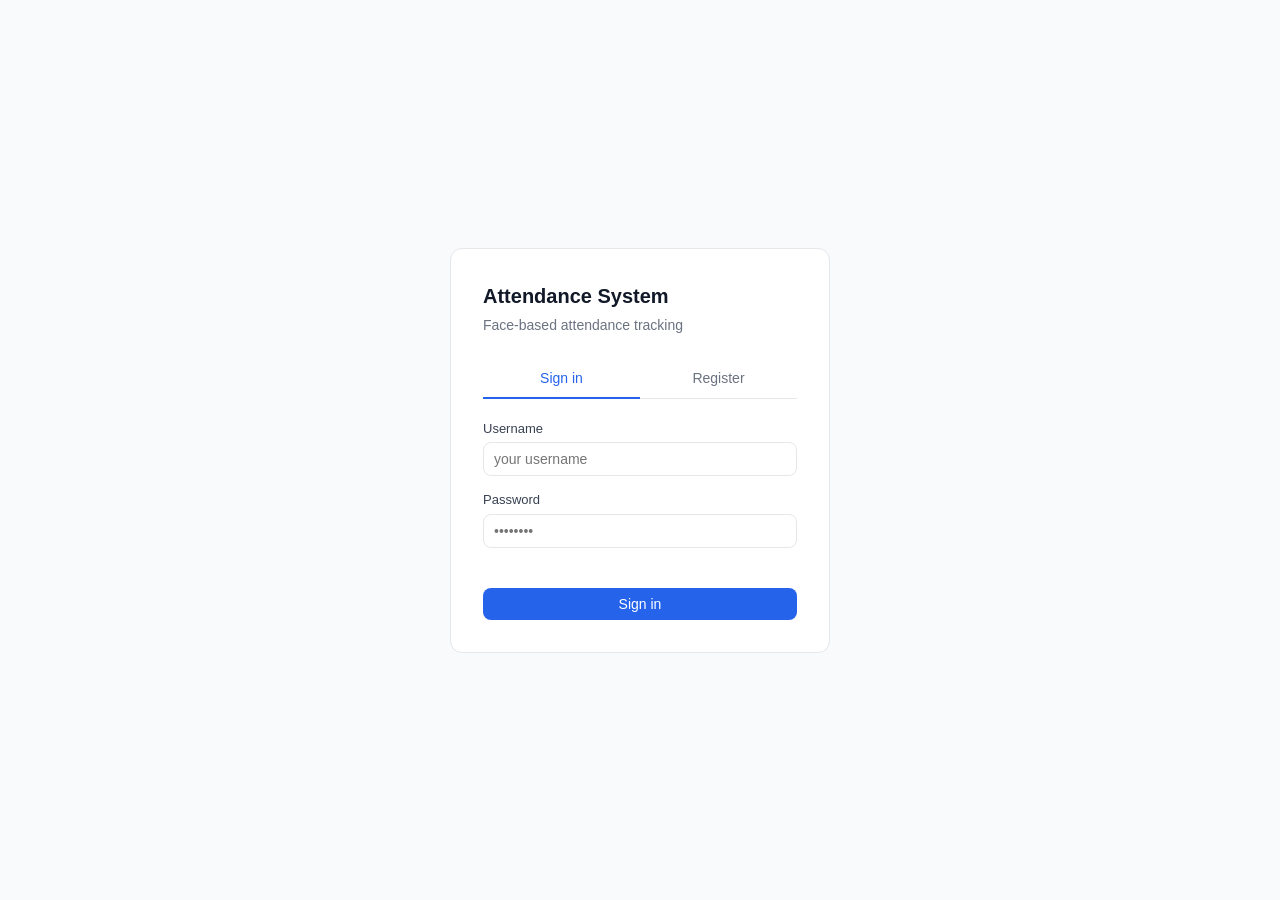
==== commit 6d5d7aa2: "Redesign UI - natural look, camera capture added" ====
--- a/static/index.html
+++ b/static/index.html
@@ -1,606 +1,674 @@
 <!DOCTYPE html>
 <html lang="en">
 <head>
-  <meta charset="UTF-8" />
-  <meta name="viewport" content="width=device-width, initial-scale=1.0"/>
-  <title>Face-Based Attendance System</title>
-  <style>
-    * { box-sizing: border-box; margin: 0; padding: 0; }
-    body { font-family: 'Segoe UI', sans-serif; background: #f0f2f5; color: #333; }
-
-    /* ── Auth Screen ── */
-    #authScreen {
-      min-height: 100vh; display: flex; align-items: center; justify-content: center;
-      background: linear-gradient(135deg, #1a73e8 0%, #0d47a1 100%);
-    }
-    .auth-box {
-      background: white; border-radius: 14px; padding: 40px 36px;
-      width: 100%; max-width: 400px; box-shadow: 0 8px 32px rgba(0,0,0,0.18);
-    }
-    .auth-box .logo { text-align: center; font-size: 2.4rem; margin-bottom: 8px; }
-    .auth-box h2 { text-align: center; font-size: 1.3rem; margin-bottom: 24px; color: #1a73e8; }
-    .auth-tabs { display: flex; margin-bottom: 24px; border-bottom: 2px solid #eee; }
-    .auth-tab {
-      flex: 1; text-align: center; padding: 10px; cursor: pointer;
-      font-weight: 500; color: #888; border-bottom: 2px solid transparent;
-      margin-bottom: -2px; transition: all 0.2s;
-    }
-    .auth-tab.active { color: #1a73e8; border-bottom-color: #1a73e8; }
-    .form-group { margin-bottom: 16px; }
-    .form-group label { display: block; font-size: 0.85rem; font-weight: 500; margin-bottom: 5px; color: #555; }
-    .form-group input {
-      width: 100%; padding: 10px 14px; border: 1px solid #ddd;
-      border-radius: 8px; font-size: 0.95rem; transition: border-color 0.2s;
-    }
-    .form-group input:focus { outline: none; border-color: #1a73e8; }
-    .auth-error { color: #ea4335; font-size: 0.85rem; margin-bottom: 12px; min-height: 18px; }
-
-    /* ── Main App ── */
-    #appScreen { display: none; }
-    header {
-      background: #1a73e8; color: white; padding: 14px 28px;
-      display: flex; align-items: center; justify-content: space-between;
-      box-shadow: 0 2px 6px rgba(0,0,0,0.15);
-    }
-    .header-left { display: flex; align-items: center; gap: 10px; }
-    header h1 { font-size: 1.3rem; font-weight: 600; }
-    .user-info { display: flex; align-items: center; gap: 12px; font-size: 0.9rem; }
-    .user-info span { opacity: 0.85; }
-
-    .container { max-width: 960px; margin: 28px auto; padding: 0 16px; }
-    .classroom-bar {
-      background: white; border-radius: 10px; padding: 14px 18px;
-      display: flex; gap: 10px; align-items: center;
-      box-shadow: 0 1px 4px rgba(0,0,0,0.1); margin-bottom: 22px;
-    }
-    .classroom-bar input {
-      flex: 1; padding: 9px 13px; border: 1px solid #ddd;
-      border-radius: 8px; font-size: 0.95rem;
-    }
-    .classroom-bar input:focus { outline: none; border-color: #1a73e8; }
-
-    .tabs {
-      display: flex; gap: 4px; margin-bottom: 18px;
-      background: white; padding: 5px; border-radius: 10px;
-      box-shadow: 0 1px 4px rgba(0,0,0,0.1);
-    }
-    .tab {
-      flex: 1; padding: 9px; text-align: center; cursor: pointer;
-      border-radius: 7px; font-size: 0.88rem; font-weight: 500;
-      color: #666; transition: all 0.2s;
-    }
-    .tab:hover { background: #f0f2f5; }
-    .tab.active { background: #1a73e8; color: white; }
-    .panel { display: none; }
-    .panel.active { display: block; }
-
-    .card {
-      background: white; border-radius: 10px; padding: 22px;
-      box-shadow: 0 1px 4px rgba(0,0,0,0.1); margin-bottom: 18px;
-    }
-    .card h2 { font-size: 1.05rem; margin-bottom: 14px; color: #1a73e8; }
-
-    .upload-area {
-      border: 2px dashed #ccc; border-radius: 10px; padding: 36px;
-      text-align: center; cursor: pointer; transition: all 0.2s;
-    }
-    .upload-area:hover, .upload-area.dragover { border-color: #1a73e8; background: #f0f6ff; }
-    .upload-area input { display: none; }
-    .upload-area .icon { font-size: 2.2rem; }
-    .upload-area p { color: #888; margin-top: 6px; font-size: 0.88rem; }
-    .preview-img { max-width: 100%; max-height: 280px; border-radius: 8px; margin-top: 12px; display: none; }
-
-    .btn {
-      padding: 10px 22px; border: none; border-radius: 8px;
-      font-size: 0.92rem; font-weight: 500; cursor: pointer; transition: opacity 0.2s;
-    }
-    .btn:hover { opacity: 0.87; }
-    .btn:disabled { opacity: 0.5; cursor: not-allowed; }
-    .btn-primary { background: #1a73e8; color: white; }
-    .btn-success { background: #34a853; color: white; }
-    .btn-outline  { background: transparent; border: 1px solid #ccc; color: #555; }
-    .btn-sm { padding: 6px 14px; font-size: 0.82rem; }
-
-    .faces-grid {
-      display: grid; grid-template-columns: repeat(auto-fill, minmax(130px, 1fr)); gap: 14px; margin-top: 14px;
-    }
-    .face-card { background: #f8f9fa; border-radius: 8px; overflow: hidden; }
-    .face-card img { width: 100%; aspect-ratio: 1; object-fit: cover; }
-    .face-card .face-label { padding: 7px; display: flex; flex-direction: column; gap: 3px; }
-    .face-card input { width: 100%; padding: 5px 7px; border: 1px solid #ddd; border-radius: 5px; font-size: 0.8rem; }
-    .face-card input:focus { outline: none; border-color: #1a73e8; }
-    .face-id { font-size: 0.72rem; color: #999; }
-
-    .status-badge { display: inline-block; padding: 3px 9px; border-radius: 20px; font-size: 0.8rem; font-weight: 500; }
-    .badge-green  { background: #e6f4ea; color: #137333; }
-    .badge-yellow { background: #fef7e0; color: #b06000; }
-    .badge-red    { background: #fce8e6; color: #c5221f; }
-
-    .result-list { margin-top: 14px; }
-    .result-row { display: flex; align-items: center; gap: 12px; padding: 9px 0; border-bottom: 1px solid #f0f0f0; }
-    .result-row img { width: 52px; height: 52px; border-radius: 6px; object-fit: cover; }
-    .result-info { flex: 1; }
-    .result-roll { font-weight: 600; }
-    .result-conf { font-size: 0.8rem; color: #888; }
-    .result-image { max-width: 100%; border-radius: 8px; margin-top: 12px; }
-
-    .toast {
-      position: fixed; bottom: 22px; right: 22px; padding: 11px 18px;
-      border-radius: 8px; font-size: 0.88rem; opacity: 0;
-      transition: opacity 0.3s; pointer-events: none; z-index: 999; color: white; background: #333;
-    }
-    .toast.show { opacity: 1; }
-    .toast.success { background: #34a853; }
-    .toast.error   { background: #ea4335; }
-
-    .spinner {
-      display: inline-block; width: 14px; height: 14px;
-      border: 2px solid rgba(255,255,255,0.4); border-top-color: white;
-      border-radius: 50%; animation: spin 0.7s linear infinite;
-      margin-right: 5px; vertical-align: middle;
-    }
-    @keyframes spin { to { transform: rotate(360deg); } }
-    .info-row { display: flex; gap: 20px; flex-wrap: wrap; margin-top: 8px; }
-    .info-item { font-size: 0.88rem; }
-    .info-item span { font-weight: 600; }
-  </style>
+<meta charset="UTF-8"/>
+<meta name="viewport" content="width=device-width, initial-scale=1.0"/>
+<title>Attendance System</title>
+<style>
+  :root {
+    --blue: #2563eb;
+    --blue-light: #eff6ff;
+    --green: #16a34a;
+    --red: #dc2626;
+    --gray: #6b7280;
+    --border: #e5e7eb;
+    --bg: #f9fafb;
+    --white: #ffffff;
+    --text: #111827;
+    --text-light: #6b7280;
+    --radius: 8px;
+    --shadow: 0 1px 3px rgba(0,0,0,0.1);
+  }
+
+  * { box-sizing: border-box; margin: 0; padding: 0; }
+
+  body {
+    font-family: -apple-system, BlinkMacSystemFont, 'Segoe UI', sans-serif;
+    background: var(--bg); color: var(--text); font-size: 14px; line-height: 1.5;
+  }
+
+  /* ── Auth ── */
+  #authScreen {
+    min-height: 100vh; display: flex; align-items: center; justify-content: center;
+    padding: 16px;
+  }
+  .auth-card {
+    background: var(--white); border: 1px solid var(--border); border-radius: 12px;
+    padding: 32px; width: 100%; max-width: 380px;
+  }
+  .auth-card h1 { font-size: 1.25rem; font-weight: 600; margin-bottom: 4px; }
+  .auth-card p  { color: var(--text-light); margin-bottom: 24px; font-size: 0.875rem; }
+
+  .tab-row { display: flex; border-bottom: 1px solid var(--border); margin-bottom: 20px; }
+  .tab-btn {
+    flex: 1; padding: 8px; text-align: center; cursor: pointer;
+    color: var(--text-light); font-size: 0.875rem; font-weight: 500;
+    border-bottom: 2px solid transparent; margin-bottom: -1px;
+  }
+  .tab-btn.on { color: var(--blue); border-bottom-color: var(--blue); }
+
+  label { display: block; font-size: 0.8125rem; font-weight: 500; margin-bottom: 4px; color: #374151; }
+  input[type=text], input[type=email], input[type=password] {
+    width: 100%; padding: 8px 10px; border: 1px solid var(--border);
+    border-radius: var(--radius); font-size: 0.875rem; color: var(--text);
+    background: var(--white); outline: none; transition: border-color .15s;
+  }
+  input:focus { border-color: var(--blue); }
+  .field { margin-bottom: 14px; }
+  .err-msg { color: var(--red); font-size: 0.8rem; margin-bottom: 10px; min-height: 16px; }
+
+  /* ── Buttons ── */
+  .btn {
+    display: inline-flex; align-items: center; justify-content: center; gap: 6px;
+    padding: 8px 16px; border: none; border-radius: var(--radius);
+    font-size: 0.875rem; font-weight: 500; cursor: pointer; transition: opacity .15s;
+    text-decoration: none;
+  }
+  .btn:disabled { opacity: .5; cursor: not-allowed; }
+  .btn-blue  { background: var(--blue); color: #fff; }
+  .btn-blue:hover:not(:disabled)  { background: #1d4ed8; }
+  .btn-green { background: var(--green); color: #fff; }
+  .btn-green:hover:not(:disabled) { background: #15803d; }
+  .btn-ghost { background: transparent; border: 1px solid var(--border); color: var(--text); }
+  .btn-ghost:hover:not(:disabled) { background: var(--bg); }
+  .btn-full  { width: 100%; }
+  .btn-sm    { padding: 5px 12px; font-size: 0.8125rem; }
+
+  /* ── App shell ── */
+  #appScreen { display: none; min-height: 100vh; }
+
+  nav {
+    background: var(--white); border-bottom: 1px solid var(--border);
+    padding: 0 24px; display: flex; align-items: center; justify-content: space-between;
+    height: 52px; position: sticky; top: 0; z-index: 10;
+  }
+  .nav-title { font-weight: 600; font-size: 0.9375rem; }
+  .nav-right  { display: flex; align-items: center; gap: 10px; color: var(--text-light); font-size: 0.8125rem; }
+
+  .page { max-width: 860px; margin: 0 auto; padding: 24px 16px; }
+
+  /* classroom bar */
+  .croom-bar {
+    display: flex; gap: 8px; align-items: center; margin-bottom: 20px;
+    background: var(--white); border: 1px solid var(--border);
+    border-radius: var(--radius); padding: 10px 14px;
+  }
+  .croom-bar span { font-size: 0.8125rem; color: var(--text-light); white-space: nowrap; }
+  .croom-bar input {
+    flex: 1; border: none; outline: none; font-size: 0.9375rem;
+    font-weight: 500; color: var(--text); background: transparent;
+  }
+
+  /* steps nav */
+  .steps { display: flex; gap: 2px; margin-bottom: 20px; }
+  .step {
+    flex: 1; padding: 8px 4px; text-align: center; cursor: pointer;
+    border-radius: var(--radius); font-size: 0.8125rem; color: var(--text-light);
+    font-weight: 500; border: 1px solid transparent; transition: all .15s;
+  }
+  .step:hover { background: var(--white); border-color: var(--border); }
+  .step.on { background: var(--white); border-color: var(--blue); color: var(--blue); }
+  .step .num {
+    display: inline-block; width: 18px; height: 18px; border-radius: 50%;
+    background: var(--border); color: var(--text-light);
+    font-size: 0.7rem; line-height: 18px; text-align: center; margin-right: 4px;
+  }
+  .step.on .num { background: var(--blue); color: #fff; }
+
+  .panel { display: none; }
+  .panel.on { display: block; }
+
+  /* card */
+  .card {
+    background: var(--white); border: 1px solid var(--border);
+    border-radius: var(--radius); padding: 20px; margin-bottom: 16px;
+  }
+  .card-title { font-weight: 600; margin-bottom: 14px; }
+
+  /* upload / camera area */
+  .capture-row { display: flex; gap: 8px; margin-bottom: 12px; }
+  .capture-btn {
+    flex: 1; padding: 28px 12px; border: 1px dashed var(--border);
+    border-radius: var(--radius); background: var(--bg); cursor: pointer;
+    text-align: center; transition: border-color .15s, background .15s;
+  }
+  .capture-btn:hover { border-color: var(--blue); background: var(--blue-light); }
+  .capture-btn .icon { font-size: 1.5rem; display: block; margin-bottom: 4px; }
+  .capture-btn span  { font-size: 0.8125rem; color: var(--text-light); }
+  .capture-btn input { display: none; }
+
+  .preview-wrap { position: relative; margin-bottom: 12px; display: none; }
+  .preview-wrap img { width: 100%; max-height: 260px; object-fit: contain; border-radius: var(--radius); border: 1px solid var(--border); }
+  .preview-wrap button {
+    position: absolute; top: 6px; right: 6px;
+    background: rgba(0,0,0,.5); color: #fff; border: none;
+    border-radius: 50%; width: 24px; height: 24px; cursor: pointer; font-size: .8rem;
+  }
+
+  /* camera modal */
+  .modal-bg {
+    display: none; position: fixed; inset: 0; background: rgba(0,0,0,.7);
+    z-index: 100; align-items: center; justify-content: center;
+  }
+  .modal-bg.open { display: flex; }
+  .modal {
+    background: var(--white); border-radius: 12px; padding: 20px;
+    width: 100%; max-width: 520px; margin: 16px;
+  }
+  .modal-head { display: flex; justify-content: space-between; align-items: center; margin-bottom: 14px; }
+  .modal-head h3 { font-weight: 600; }
+  .modal-head button { background: none; border: none; cursor: pointer; font-size: 1.2rem; color: var(--gray); }
+  video { width: 100%; border-radius: var(--radius); background: #000; }
+  .modal-foot { display: flex; gap: 8px; margin-top: 12px; justify-content: flex-end; }
+
+  /* faces grid */
+  .faces-grid {
+    display: grid; grid-template-columns: repeat(auto-fill, minmax(120px, 1fr)); gap: 12px; margin-top: 12px;
+  }
+  .face-tile { border: 1px solid var(--border); border-radius: var(--radius); overflow: hidden; }
+  .face-tile img { width: 100%; aspect-ratio: 1; object-fit: cover; display: block; }
+  .face-tile-body { padding: 8px; }
+  .face-tile-id { font-size: 0.7rem; color: var(--text-light); margin-bottom: 4px; }
+  .face-tile input {
+    width: 100%; padding: 4px 6px; border: 1px solid var(--border);
+    border-radius: 4px; font-size: 0.8rem;
+  }
+  .face-tile input:focus { outline: none; border-color: var(--blue); }
+
+  /* attendance results */
+  .att-row {
+    display: flex; align-items: center; gap: 12px;
+    padding: 10px 0; border-bottom: 1px solid var(--border);
+  }
+  .att-row:last-child { border-bottom: none; }
+  .att-row img { width: 48px; height: 48px; border-radius: 6px; object-fit: cover; flex-shrink: 0; }
+  .att-info { flex: 1; }
+  .att-roll { font-weight: 600; }
+  .att-conf { font-size: 0.8rem; color: var(--text-light); }
+  .badge {
+    font-size: 0.75rem; font-weight: 500; padding: 2px 8px; border-radius: 20px;
+  }
+  .badge-p { background: #dcfce7; color: #15803d; }
+  .badge-a { background: #fee2e2; color: #b91c1c; }
+
+  /* status pill */
+  .pill { font-size: 0.75rem; font-weight: 500; padding: 2px 8px; border-radius: 20px; }
+  .pill-ok  { background: #dcfce7; color: #15803d; }
+  .pill-no  { background: #fef9c3; color: #a16207; }
+
+  .result-img { width: 100%; border-radius: var(--radius); margin-top: 12px; border: 1px solid var(--border); }
+
+  /* toast */
+  #toast {
+    position: fixed; bottom: 20px; right: 20px; padding: 10px 16px;
+    border-radius: var(--radius); font-size: 0.875rem; color: #fff;
+    opacity: 0; transition: opacity .25s; pointer-events: none; z-index: 200;
+    background: #1f2937;
+  }
+  #toast.show { opacity: 1; }
+  #toast.ok  { background: var(--green); }
+  #toast.err { background: var(--red); }
+
+  .spin {
+    display: inline-block; width: 13px; height: 13px;
+    border: 2px solid rgba(255,255,255,.35); border-top-color: #fff;
+    border-radius: 50%; animation: sp .6s linear infinite;
+  }
+  @keyframes sp { to { transform: rotate(360deg); } }
+
+  .info-grid { display: flex; gap: 24px; flex-wrap: wrap; }
+  .info-item { font-size: 0.875rem; }
+  .info-item b { font-weight: 600; }
+
+  .empty { color: var(--text-light); font-size: 0.875rem; padding: 16px 0; }
+</style>
 </head>
 <body>
 
-<!-- ── Auth Screen ── -->
+<!-- AUTH -->
 <div id="authScreen">
-  <div class="auth-box">
-    <div class="logo">🎓</div>
-    <h2>Face-Based Attendance</h2>
-    <div class="auth-tabs">
-      <div class="auth-tab active" onclick="showAuthTab('login')">Login</div>
-      <div class="auth-tab" onclick="showAuthTab('register')">Register</div>
-    </div>
-
-    <!-- Login Form -->
+  <div class="auth-card">
+    <h1>Attendance System</h1>
+    <p>Face-based attendance tracking</p>
+    <div class="tab-row">
+      <div class="tab-btn on" onclick="authTab('login')">Sign in</div>
+      <div class="tab-btn"    onclick="authTab('register')">Register</div>
+    </div>
+
     <div id="loginForm">
-      <div class="form-group">
-        <label>Username</label>
-        <input type="text" id="loginUsername" placeholder="Enter username" />
-      </div>
-      <div class="form-group">
-        <label>Password</label>
-        <input type="password" id="loginPassword" placeholder="Enter password"
-               onkeydown="if(event.key==='Enter') doLogin()" />
-      </div>
-      <div class="auth-error" id="loginError"></div>
-      <button class="btn btn-primary" style="width:100%" id="loginBtn" onclick="doLogin()">Login</button>
-    </div>
-
-    <!-- Register Form -->
-    <div id="registerForm" style="display:none">
-      <div class="form-group">
-        <label>Username</label>
-        <input type="text" id="regUsername" placeholder="Choose a username" />
-      </div>
-      <div class="form-group">
-        <label>Email</label>
-        <input type="email" id="regEmail" placeholder="Enter your email" />
-      </div>
-      <div class="form-group">
-        <label>Password</label>
-        <input type="password" id="regPassword" placeholder="Min 6 characters" />
-      </div>
-      <div class="auth-error" id="registerError"></div>
-      <button class="btn btn-primary" style="width:100%" id="registerBtn" onclick="doRegister()">Create Account</button>
+      <div class="field"><label>Username</label><input id="lu" type="text" placeholder="your username"/></div>
+      <div class="field"><label>Password</label><input id="lp" type="password" placeholder="••••••••" onkeydown="if(event.key==='Enter')doLogin()"/></div>
+      <div class="err-msg" id="le"></div>
+      <button class="btn btn-blue btn-full" id="loginBtn" onclick="doLogin()">Sign in</button>
+    </div>
+
+    <div id="regForm" style="display:none">
+      <div class="field"><label>Username</label><input id="ru" type="text" placeholder="choose a username"/></div>
+      <div class="field"><label>Email</label><input id="re" type="email" placeholder="you@example.com"/></div>
+      <div class="field"><label>Password</label><input id="rp" type="password" placeholder="min 6 characters"/></div>
+      <div class="err-msg" id="ree"></div>
+      <button class="btn btn-blue btn-full" id="regBtn" onclick="doRegister()">Create account</button>
     </div>
   </div>
 </div>
 
-<!-- ── Main App ── -->
+<!-- APP -->
 <div id="appScreen">
-  <header>
-    <div class="header-left">
-      <span style="font-size:1.6rem">🎓</span>
-      <h1>Face-Based Attendance</h1>
-    </div>
-    <div class="user-info">
-      <span id="headerUsername"></span>
-      <button class="btn btn-outline btn-sm" onclick="doLogout()">Logout</button>
-    </div>
-  </header>
-
-  <div class="container">
-    <div class="classroom-bar">
-      <label style="font-weight:500;white-space:nowrap">Classroom ID:</label>
-      <input type="text" id="classroomId" placeholder="e.g. CS101" value="CS101" />
-      <button class="btn btn-primary" onclick="checkStatus()">Check Status</button>
-    </div>
-
+  <nav>
+    <span class="nav-title">Attendance System</span>
+    <div class="nav-right">
+      <span id="navUser"></span>
+      <button class="btn btn-ghost btn-sm" onclick="doLogout()">Sign out</button>
+    </div>
+  </nav>
+
+  <div class="page">
+
+    <!-- classroom bar -->
+    <div class="croom-bar">
+      <span>Classroom</span>
+      <input id="cid" type="text" value="CS101" placeholder="Enter classroom ID"/>
+      <button class="btn btn-ghost btn-sm" onclick="checkStatus()">Check</button>
+    </div>
+
+    <!-- status -->
     <div class="card" id="statusCard" style="display:none">
-      <h2>Classroom Status</h2>
-      <div class="info-row">
-        <div class="info-item">Model: <span id="statusModel">—</span></div>
-        <div class="info-item">Labeled Faces: <span id="statusFaces">—</span></div>
-      </div>
-    </div>
-
-    <div class="tabs">
-      <div class="tab active" onclick="switchTab('detect')">1. Detect Faces</div>
-      <div class="tab" onclick="switchTab('assign')">2. Assign Roll Nos.</div>
-      <div class="tab" onclick="switchTab('train')">3. Train Model</div>
-      <div class="tab" onclick="switchTab('attend')">4. Attendance</div>
-    </div>
-
-    <!-- Panel 1 -->
-    <div class="panel active" id="panel-detect">
+      <div class="info-grid">
+        <div class="info-item">Model <br/><span id="sModel"></span></div>
+        <div class="info-item">Labeled faces <br/><b id="sFaces">—</b></div>
+      </div>
+    </div>
+
+    <!-- steps -->
+    <div class="steps">
+      <div class="step on"  onclick="go('detect')"><span class="num">1</span>Detect</div>
+      <div class="step"     onclick="go('assign')"><span class="num">2</span>Assign</div>
+      <div class="step"     onclick="go('train')"><span class="num">3</span>Train</div>
+      <div class="step"     onclick="go('attend')"><span class="num">4</span>Attendance</div>
+    </div>
+
+    <!-- PANEL 1: detect -->
+    <div class="panel on" id="p-detect">
       <div class="card">
-        <h2>Upload Group Photo — Detect Faces</h2>
-        <div class="upload-area" id="detectDropzone" onclick="document.getElementById('detectFile').click()">
-          <div class="icon">📷</div>
-          <p>Click or drag & drop a group photo</p>
-          <input type="file" id="detectFile" accept="image/*" onchange="previewImage(this,'detectPreview')" />
+        <div class="card-title">Detect faces in a group photo</div>
+        <div class="capture-row">
+          <label class="capture-btn" onclick="document.getElementById('df').click()">
+            <span class="icon">🖼</span>
+            <span>Choose file</span>
+            <input type="file" id="df" accept="image/*" onchange="pickFile(this,'dp','detect')"/>
+          </label>
+          <div class="capture-btn" onclick="openCam('detect')">
+            <span class="icon">📷</span>
+            <span>Open camera</span>
+          </div>
         </div>
-        <img id="detectPreview" class="preview-img" />
+        <div class="preview-wrap" id="dp-wrap">
+          <img id="dp"/>
+          <button onclick="clearPreview('dp-wrap','df','detect')">✕</button>
+        </div>
+        <button class="btn btn-blue" id="detectBtn" onclick="detectFaces()">Detect faces</button>
+      </div>
+      <div class="card" id="dfCard" style="display:none">
+        <div class="card-title" id="dfTitle">Detected faces</div>
+        <div class="faces-grid" id="dfGrid"></div>
+      </div>
+    </div>
+
+    <!-- PANEL 2: assign -->
+    <div class="panel" id="p-assign">
+      <div class="card">
+        <div class="card-title">Assign roll numbers</div>
+        <p class="empty" id="assignHint">Detect faces in step 1 first.</p>
+        <div class="faces-grid" id="agGrid"></div>
         <br/>
-        <button class="btn btn-primary" id="detectBtn" onclick="detectFaces()" style="margin-top:12px">Detect Faces</button>
-      </div>
-      <div class="card" id="detectedFacesCard" style="display:none">
-        <h2>Detected Faces</h2>
-        <p id="detectedCount" style="color:#888;font-size:0.88rem;margin-bottom:8px"></p>
-        <div class="faces-grid" id="detectedFacesGrid"></div>
-      </div>
-    </div>
-
-    <!-- Panel 2 -->
-    <div class="panel" id="panel-assign">
+        <button class="btn btn-green" id="assignBtn" onclick="assignRolls()" style="display:none">Save roll numbers</button>
+      </div>
+    </div>
+
+    <!-- PANEL 3: train -->
+    <div class="panel" id="p-train">
       <div class="card">
-        <h2>Assign Roll Numbers</h2>
-        <p style="color:#888;font-size:0.88rem;margin-bottom:14px">Detect faces in Step 1, then label them here.</p>
-        <div class="faces-grid" id="assignFacesGrid">
-          <p style="color:#aaa">No faces detected yet.</p>
+        <div class="card-title">Train model</div>
+        <p style="color:var(--text-light);margin-bottom:16px">
+          Trains the recognition model for this classroom using labeled faces.
+          This runs on CPU and takes a few minutes.
+        </p>
+        <button class="btn btn-blue" id="trainBtn" onclick="trainModel()">Start training</button>
+        <div id="trainMsg" style="margin-top:12px"></div>
+      </div>
+    </div>
+
+    <!-- PANEL 4: attendance -->
+    <div class="panel" id="p-attend">
+      <div class="card">
+        <div class="card-title">Take attendance</div>
+        <div class="capture-row">
+          <label class="capture-btn" onclick="document.getElementById('af').click()">
+            <span class="icon">🖼</span>
+            <span>Choose file</span>
+            <input type="file" id="af" accept="image/*" onchange="pickFile(this,'ap','attend')"/>
+          </label>
+          <div class="capture-btn" onclick="openCam('attend')">
+            <span class="icon">📷</span>
+            <span>Open camera</span>
+          </div>
         </div>
-        <br/>
-        <button class="btn btn-success" id="assignBtn" onclick="assignRollNumbers()" style="margin-top:8px">Save Roll Numbers</button>
-      </div>
-    </div>
-
-    <!-- Panel 3 -->
-    <div class="panel" id="panel-train">
-      <div class="card">
-        <h2>Train Recognition Model</h2>
-        <p style="color:#555;margin-bottom:16px;line-height:1.6">
-          Augments labeled faces and trains the Siamese Network for this classroom.
-          Runs on CPU — may take several minutes.
-        </p>
-        <button class="btn btn-primary" id="trainBtn" onclick="trainModel()">Start Training</button>
-        <div id="trainResult" style="margin-top:16px"></div>
-      </div>
-    </div>
-
-    <!-- Panel 4 -->
-    <div class="panel" id="panel-attend">
-      <div class="card">
-        <h2>Take Attendance</h2>
-        <div class="upload-area" id="attendDropzone" onclick="document.getElementById('attendFile').click()">
-          <div class="icon">📸</div>
-          <p>Click or drag & drop an attendance photo</p>
-          <input type="file" id="attendFile" accept="image/*" onchange="previewImage(this,'attendPreview')" />
+        <div class="preview-wrap" id="ap-wrap">
+          <img id="ap"/>
+          <button onclick="clearPreview('ap-wrap','af','attend')">✕</button>
         </div>
-        <img id="attendPreview" class="preview-img" />
-        <br/>
-        <button class="btn btn-primary" id="attendBtn" onclick="takeAttendance()" style="margin-top:12px">Recognize Faces</button>
-      </div>
-      <div class="card" id="attendResultCard" style="display:none">
-        <h2>Attendance Results</h2>
-        <img id="attendResultImage" class="result-image" style="display:none"/>
-        <div class="result-list" id="attendResultList"></div>
-      </div>
-    </div>
+        <button class="btn btn-blue" id="attendBtn" onclick="takeAttend()">Recognize faces</button>
+      </div>
+      <div class="card" id="attResCard" style="display:none">
+        <div class="card-title">Results</div>
+        <img id="attResImg" class="result-img" style="display:none"/>
+        <div id="attResList"></div>
+      </div>
+    </div>
+
   </div>
 </div>
 
-<div class="toast" id="toast"></div>
+<!-- CAMERA MODAL -->
+<div class="modal-bg" id="camModal">
+  <div class="modal">
+    <div class="modal-head">
+      <h3>Camera</h3>
+      <button onclick="closeCam()">✕</button>
+    </div>
+    <video id="camVideo" autoplay playsinline></video>
+    <div class="modal-foot">
+      <button class="btn btn-ghost" onclick="closeCam()">Cancel</button>
+      <button class="btn btn-blue" onclick="snapPhoto()">📸 Capture</button>
+    </div>
+  </div>
+</div>
+
+<div id="toast"></div>
 
 <script>
-  const API = '';
-  let authToken = localStorage.getItem('token') || null;
-
-  // ── Boot ──────────────────────────────────────────────────────────────────
-
-  window.onload = () => {
-    if (authToken) verifyAndShow();
-    else showAuth();
-  };
-
-  async function verifyAndShow() {
-    try {
-      const res = await authFetch('/auth/me');
-      if (res.ok) {
-        const data = await res.json();
-        showApp(data.username);
-      } else {
-        authToken = null; localStorage.removeItem('token');
-        showAuth();
-      }
-    } catch { showAuth(); }
-  }
-
-  function showAuth() {
-    document.getElementById('authScreen').style.display = 'flex';
-    document.getElementById('appScreen').style.display = 'none';
-  }
-
-  function showApp(username) {
-    document.getElementById('authScreen').style.display = 'none';
-    document.getElementById('appScreen').style.display = 'block';
-    document.getElementById('headerUsername').textContent = '👤 ' + username;
-  }
-
-  // ── Auth helpers ──────────────────────────────────────────────────────────
-
-  function authFetch(url, options = {}) {
-    options.headers = options.headers || {};
-    if (authToken) options.headers['Authorization'] = 'Bearer ' + authToken;
-    return fetch(API + url, options);
-  }
-
-  function showAuthTab(tab) {
-    document.querySelectorAll('.auth-tab').forEach((t, i) =>
-      t.classList.toggle('active', ['login','register'][i] === tab));
-    document.getElementById('loginForm').style.display    = tab === 'login'    ? 'block' : 'none';
-    document.getElementById('registerForm').style.display = tab === 'register' ? 'block' : 'none';
-    document.getElementById('loginError').textContent = '';
-    document.getElementById('registerError').textContent = '';
-  }
-
-  async function doLogin() {
-    const username = document.getElementById('loginUsername').value.trim();
-    const password = document.getElementById('loginPassword').value;
-    const errEl = document.getElementById('loginError');
-    if (!username || !password) { errEl.textContent = 'Please fill in all fields.'; return; }
-    setLoading('loginBtn', true, 'Logging in...');
-    try {
-      const res = await fetch(API + '/auth/login', {
-        method: 'POST', headers: {'Content-Type':'application/json'},
-        body: JSON.stringify({ username, password })
-      });
-      const data = await res.json();
-      if (!res.ok) { errEl.textContent = data.error; return; }
-      authToken = data.token;
-      localStorage.setItem('token', authToken);
-      showApp(data.username);
-    } catch(e) {
-      errEl.textContent = 'Connection error.';
-    } finally {
-      setLoading('loginBtn', false, 'Login');
-    }
-  }
-
-  async function doRegister() {
-    const username = document.getElementById('regUsername').value.trim();
-    const email    = document.getElementById('regEmail').value.trim();
-    const password = document.getElementById('regPassword').value;
-    const errEl = document.getElementById('registerError');
-    if (!username || !email || !password) { errEl.textContent = 'Please fill in all fields.'; return; }
-    setLoading('registerBtn', true, 'Creating account...');
-    try {
-      const res = await fetch(API + '/auth/register', {
-        method: 'POST', headers: {'Content-Type':'application/json'},
-        body: JSON.stringify({ username, email, password })
-      });
-      const data = await res.json();
-      if (!res.ok) { errEl.textContent = data.error; return; }
-      showToast('Account created! Please log in.', 'success');
-      showAuthTab('login');
-      document.getElementById('loginUsername').value = username;
-    } catch(e) {
-      errEl.textContent = 'Connection error.';
-    } finally {
-      setLoading('registerBtn', false, 'Create Account');
-    }
-  }
-
-  function doLogout() {
-    authToken = null; localStorage.removeItem('token');
-    showAuth();
-    document.getElementById('loginPassword').value = '';
-    document.getElementById('loginError').textContent = '';
-  }
-
-  // ── Helpers ───────────────────────────────────────────────────────────────
-
-  function getClassroomId() {
-    const id = document.getElementById('classroomId').value.trim();
-    if (!id) { showToast('Please enter a Classroom ID', 'error'); return null; }
-    return id;
-  }
-
-  function showToast(msg, type = '') {
-    const t = document.getElementById('toast');
-    t.textContent = msg; t.className = 'toast show ' + type;
-    setTimeout(() => t.className = 'toast', 3200);
-  }
-
-  function setLoading(btnId, loading, label) {
-    const btn = document.getElementById(btnId);
-    btn.disabled = loading;
-    btn.innerHTML = loading ? `<span class="spinner"></span>${label}` : label;
-  }
-
-  function previewImage(input, previewId) {
-    const preview = document.getElementById(previewId);
-    const file = input.files[0]; if (!file) return;
-    preview.src = URL.createObjectURL(file);
-    preview.style.display = 'block';
-  }
-
-  function switchTab(name) {
-    const names = ['detect','assign','train','attend'];
-    document.querySelectorAll('.tab').forEach((t, i) =>
-      t.classList.toggle('active', names[i] === name));
-    document.querySelectorAll('.panel').forEach(p => p.classList.remove('active'));
-    document.getElementById('panel-' + name).classList.add('active');
-    if (name === 'assign') syncAssignPanel();
-  }
-
-  // ── Status ────────────────────────────────────────────────────────────────
-
-  async function checkStatus() {
-    const cid = getClassroomId(); if (!cid) return;
-    try {
-      const res = await authFetch(`/classroom/${cid}/status`);
-      if (res.status === 401) { doLogout(); return; }
-      const data = await res.json();
-      document.getElementById('statusCard').style.display = 'block';
-      document.getElementById('statusModel').innerHTML = data.model_trained
-        ? '<span class="status-badge badge-green">Trained ✓</span>'
-        : '<span class="status-badge badge-yellow">Not Trained</span>';
-      document.getElementById('statusFaces').textContent = data.labeled_faces_count;
-    } catch { showToast('Could not reach API', 'error'); }
-  }
-
-  // ── Step 1: Detect ────────────────────────────────────────────────────────
-
-  let detectedFaces = [];
-
-  async function detectFaces() {
-    const cid = getClassroomId(); if (!cid) return;
-    const file = document.getElementById('detectFile').files[0];
-    if (!file) { showToast('Please select a photo first', 'error'); return; }
-    setLoading('detectBtn', true, 'Detecting...');
-    const form = new FormData(); form.append('file', file);
-    try {
-      const res = await authFetch(`/classroom/${cid}/detect_faces`, { method: 'POST', body: form });
-      if (res.status === 401) { doLogout(); return; }
-      const data = await res.json();
-      if (!res.ok) { showToast(data.error || 'Detection failed', 'error'); return; }
-      detectedFaces = data.faces || [];
-      renderDetectedFaces(detectedFaces);
-      showToast(`Detected ${detectedFaces.length} face(s)`, 'success');
-    } catch(e) { showToast('Request failed: ' + e.message, 'error');
-    } finally { setLoading('detectBtn', false, 'Detect Faces'); }
-  }
-
-  function renderDetectedFaces(faces) {
-    const card = document.getElementById('detectedFacesCard');
-    const grid = document.getElementById('detectedFacesGrid');
-    card.style.display = 'block';
-    document.getElementById('detectedCount').textContent = `${faces.length} face(s) detected`;
-    grid.innerHTML = faces.length ? faces.map(f => `
-      <div class="face-card">
-        <img src="${API}${f.face_image_url}" alt="${f.face_id}" />
-        <div class="face-label"><div class="face-id">${f.face_id}</div></div>
-      </div>`).join('') : '<p style="color:#aaa">No faces detected.</p>';
-  }
-
-  // ── Step 2: Assign ────────────────────────────────────────────────────────
-
-  function syncAssignPanel() {
-    const grid = document.getElementById('assignFacesGrid');
-    if (!detectedFaces.length) {
-      grid.innerHTML = '<p style="color:#aaa">No faces detected yet. Go to Step 1 first.</p>'; return;
-    }
-    grid.innerHTML = detectedFaces.map(f => `
-      <div class="face-card">
-        <img src="${API}${f.face_image_url}" alt="${f.face_id}" />
-        <div class="face-label">
-          <div class="face-id">${f.face_id}</div>
-          <input type="text" id="roll_${f.face_id}" placeholder="Roll number" />
-        </div>
-      </div>`).join('');
-  }
-
-  async function assignRollNumbers() {
-    const cid = getClassroomId(); if (!cid) return;
-    if (!detectedFaces.length) { showToast('No faces to assign', 'error'); return; }
-    const assignments = detectedFaces
-      .map(f => ({ face_id: f.face_id, roll_number: document.getElementById('roll_' + f.face_id)?.value.trim() }))
-      .filter(a => a.roll_number);
-    if (!assignments.length) { showToast('Please enter at least one roll number', 'error'); return; }
-    setLoading('assignBtn', true, 'Saving...');
-    try {
-      const res = await authFetch(`/classroom/${cid}/assign_roll_numbers`, {
-        method: 'POST', headers: {'Content-Type':'application/json'},
-        body: JSON.stringify({ assignments })
-      });
-      if (res.status === 401) { doLogout(); return; }
-      const data = await res.json();
-      if (!res.ok) { showToast(data.error || 'Assignment failed', 'error'); return; }
-      showToast(`Assigned ${data.successful.length} roll number(s)`, 'success');
-    } catch(e) { showToast('Request failed: ' + e.message, 'error');
-    } finally { setLoading('assignBtn', false, 'Save Roll Numbers'); }
-  }
-
-  // ── Step 3: Train ─────────────────────────────────────────────────────────
-
-  async function trainModel() {
-    const cid = getClassroomId(); if (!cid) return;
-    setLoading('trainBtn', true, 'Training... (may take several minutes)');
-    document.getElementById('trainResult').innerHTML = '';
-    try {
-      const res = await authFetch(`/classroom/${cid}/train_model`, { method: 'POST' });
-      if (res.status === 401) { doLogout(); return; }
-      const data = await res.json();
-      const ok = res.ok && data.status === 'success';
-      document.getElementById('trainResult').innerHTML = `
-        <span class="status-badge ${ok ? 'badge-green' : 'badge-red'}">
-          ${ok ? '✓ ' + data.message : '✗ ' + (data.error || data.message)}
-        </span>`;
-      showToast(ok ? 'Training complete!' : 'Training failed', ok ? 'success' : 'error');
-    } catch(e) { showToast('Request failed: ' + e.message, 'error');
-    } finally { setLoading('trainBtn', false, 'Start Training'); }
-  }
-
-  // ── Step 4: Attendance ────────────────────────────────────────────────────
-
-  async function takeAttendance() {
-    const cid = getClassroomId(); if (!cid) return;
-    const file = document.getElementById('attendFile').files[0];
-    if (!file) { showToast('Please select a photo first', 'error'); return; }
-    setLoading('attendBtn', true, 'Recognizing...');
-    const form = new FormData(); form.append('file', file);
-    try {
-      const res = await authFetch(`/classroom/${cid}/recognize_faces`, { method: 'POST', body: form });
-      if (res.status === 401) { doLogout(); return; }
-      const data = await res.json();
-      if (!res.ok) { showToast(data.error || 'Recognition failed', 'error'); return; }
-      renderAttendanceResults(data);
-      showToast(`Recognized ${data.recognized_faces?.length || 0} face(s)`, 'success');
-    } catch(e) { showToast('Request failed: ' + e.message, 'error');
-    } finally { setLoading('attendBtn', false, 'Recognize Faces'); }
-  }
-
-  function renderAttendanceResults(data) {
-    document.getElementById('attendResultCard').style.display = 'block';
-    const img = document.getElementById('attendResultImage');
-    if (data.resultImage) { img.src = API + data.resultImage; img.style.display = 'block'; }
-    const faces = data.recognized_faces || [];
-    document.getElementById('attendResultList').innerHTML = faces.length
-      ? faces.map(f => {
-          const conf = Math.round(parseFloat(f.confidence) * 100);
-          const known = f.roll_number !== 'Unknown';
-          return `<div class="result-row">
-            <img src="${API}${f.face_image_url}" onerror="this.style.display='none'" />
-            <div class="result-info">
-              <div class="result-roll">${f.roll_number}</div>
-              <div class="result-conf">Confidence: ${conf}%</div>
-            </div>
-            <span class="status-badge ${known ? 'badge-green' : 'badge-red'}">${known ? 'Present' : 'Unknown'}</span>
-          </div>`;
-        }).join('')
-      : '<p style="color:#aaa">No faces recognized.</p>';
-  }
-
-  // ── Drag & Drop ───────────────────────────────────────────────────────────
-
-  ['detectDropzone','attendDropzone'].forEach(id => {
-    const zone = document.getElementById(id);
-    zone.addEventListener('dragover', e => { e.preventDefault(); zone.classList.add('dragover'); });
-    zone.addEventListener('dragleave', () => zone.classList.remove('dragover'));
-    zone.addEventListener('drop', e => {
-      e.preventDefault(); zone.classList.remove('dragover');
-      const inputId   = id === 'detectDropzone' ? 'detectFile'   : 'attendFile';
-      const previewId = id === 'detectDropzone' ? 'detectPreview' : 'attendPreview';
-      document.getElementById(inputId).files = e.dataTransfer.files;
-      previewImage(document.getElementById(inputId), previewId);
+const API = '';
+let token = localStorage.getItem('token');
+let detected = [];
+let camTarget = null;
+let camStream = null;
+
+// ── Boot ──────────────────────────────────────────────────────────────────────
+window.onload = async () => {
+  if (token) {
+    const r = await af('/auth/me');
+    if (r.ok) { const d = await r.json(); showApp(d.username); return; }
+    token = null; localStorage.removeItem('token');
+  }
+  show('authScreen'); hide('appScreen');
+};
+
+// ── Auth UI ───────────────────────────────────────────────────────────────────
+function authTab(t) {
+  document.querySelectorAll('.tab-btn').forEach((b,i)=>b.classList.toggle('on',['login','register'][i]===t));
+  document.getElementById('loginForm').style.display = t==='login'    ? '' : 'none';
+  document.getElementById('regForm').style.display   = t==='register' ? '' : 'none';
+}
+
+async function doLogin() {
+  const u=v('lu'), p=v('lp');
+  if(!u||!p){set('le','Fill in all fields.');return;}
+  load('loginBtn',true,'Signing in…');
+  const r = await fetch('/auth/login',{method:'POST',headers:h(),body:JSON.stringify({username:u,password:p})});
+  const d = await r.json();
+  load('loginBtn',false,'Sign in');
+  if(!r.ok){set('le',d.error);return;}
+  token=d.token; localStorage.setItem('token',token); showApp(d.username);
+}
+
+async function doRegister() {
+  const u=v('ru'),e=v('re'),p=v('rp');
+  if(!u||!e||!p){set('ree','Fill in all fields.');return;}
+  load('regBtn',true,'Creating…');
+  const r = await fetch('/auth/register',{method:'POST',headers:h(),body:JSON.stringify({username:u,email:e,password:p})});
+  const d = await r.json();
+  load('regBtn',false,'Create account');
+  if(!r.ok){set('ree',d.error);return;}
+  toast('Account created — sign in','ok');
+  authTab('login');
+  document.getElementById('lu').value=u;
+}
+
+function doLogout() {
+  token=null; localStorage.removeItem('token');
+  hide('appScreen'); show('authScreen');
+  document.getElementById('lp').value=''; set('le','');
+}
+
+function showApp(username) {
+  hide('authScreen'); show('appScreen');
+  document.getElementById('navUser').textContent = username;
+}
+
+// ── Nav / steps ───────────────────────────────────────────────────────────────
+const panels = ['detect','assign','train','attend'];
+function go(name) {
+  document.querySelectorAll('.step').forEach((s,i)=>s.classList.toggle('on',panels[i]===name));
+  document.querySelectorAll('.panel').forEach(p=>p.classList.remove('on'));
+  document.getElementById('p-'+name).classList.add('on');
+  if(name==='assign') syncAssign();
+}
+
+// ── Status ────────────────────────────────────────────────────────────────────
+async function checkStatus() {
+  const cid=croom(); if(!cid)return;
+  const r = await af(`/classroom/${cid}/status`);
+  if(r.status===401){doLogout();return;}
+  const d = await r.json();
+  show('statusCard');
+  document.getElementById('sModel').innerHTML = d.model_trained
+    ? '<span class="pill pill-ok">Trained ✓</span>'
+    : '<span class="pill pill-no">Not trained</span>';
+  document.getElementById('sFaces').textContent = d.labeled_faces_count;
+}
+
+// ── File / camera pick ────────────────────────────────────────────────────────
+function pickFile(input, imgId, target) {
+  const file = input.files[0]; if(!file) return;
+  const wrap = document.getElementById(imgId+'-wrap');
+  document.getElementById(imgId).src = URL.createObjectURL(file);
+  wrap.style.display = '';
+  // store file on the input element itself — no extra state needed
+}
+
+function clearPreview(wrapId, inputId, target) {
+  document.getElementById(wrapId).style.display = 'none';
+  document.getElementById(inputId).value = '';
+}
+
+// ── Camera ────────────────────────────────────────────────────────────────────
+async function openCam(target) {
+  camTarget = target;
+  try {
+    camStream = await navigator.mediaDevices.getUserMedia({video:{facingMode:'environment'}});
+    document.getElementById('camVideo').srcObject = camStream;
+    document.getElementById('camModal').classList.add('open');
+  } catch(e) {
+    toast('Camera not available: '+e.message,'err');
+  }
+}
+
+function closeCam() {
+  if(camStream) { camStream.getTracks().forEach(t=>t.stop()); camStream=null; }
+  document.getElementById('camModal').classList.remove('open');
+}
+
+function snapPhoto() {
+  const video = document.getElementById('camVideo');
+  const canvas = document.createElement('canvas');
+  canvas.width  = video.videoWidth;
+  canvas.height = video.videoHeight;
+  canvas.getContext('2d').drawImage(video,0,0);
+  canvas.toBlob(blob => {
+    const file = new File([blob],'camera.jpg',{type:'image/jpeg'});
+    const imgId    = camTarget==='detect' ? 'dp' : 'ap';
+    const wrapId   = imgId+'-wrap';
+    const inputId  = camTarget==='detect' ? 'df' : 'af';
+    const input    = document.getElementById(inputId);
+    // inject file into the input via DataTransfer
+    const dt = new DataTransfer(); dt.items.add(file); input.files = dt.files;
+    document.getElementById(imgId).src = URL.createObjectURL(file);
+    document.getElementById(wrapId).style.display = '';
+    closeCam();
+  },'image/jpeg',0.92);
+}
+
+// ── Step 1: Detect ────────────────────────────────────────────────────────────
+async function detectFaces() {
+  const cid=croom(); if(!cid)return;
+  const file = document.getElementById('df').files[0];
+  if(!file){toast('Choose or capture a photo first','err');return;}
+  load('detectBtn',true,'Detecting…');
+  const form=new FormData(); form.append('file',file);
+  try {
+    const r = await af(`/classroom/${cid}/detect_faces`,{method:'POST',body:form});
+    if(r.status===401){doLogout();return;}
+    const d = await r.json();
+    if(!r.ok){toast(d.error||'Detection failed','err');return;}
+    detected = d.faces||[];
+    renderDetected(detected);
+    toast(`Found ${detected.length} face(s)`,'ok');
+  } catch(e){ toast(e.message,'err'); }
+  finally { load('detectBtn',false,'Detect faces'); }
+}
+
+function renderDetected(faces) {
+  const card = document.getElementById('dfCard');
+  const grid = document.getElementById('dfGrid');
+  card.style.display = '';
+  document.getElementById('dfTitle').textContent = `${faces.length} face${faces.length!==1?'s':''} detected`;
+  grid.innerHTML = faces.map(f=>`
+    <div class="face-tile">
+      <img src="${API}${f.face_image_url}" alt="${f.face_id}"/>
+      <div class="face-tile-body">
+        <div class="face-tile-id">${f.face_id}</div>
+      </div>
+    </div>`).join('') || '<p class="empty">No faces detected.</p>';
+}
+
+// ── Step 2: Assign ────────────────────────────────────────────────────────────
+function syncAssign() {
+  const grid = document.getElementById('agGrid');
+  const hint = document.getElementById('assignHint');
+  const btn  = document.getElementById('assignBtn');
+  if(!detected.length){ grid.innerHTML=''; hint.style.display=''; btn.style.display='none'; return; }
+  hint.style.display='none'; btn.style.display='';
+  grid.innerHTML = detected.map(f=>`
+    <div class="face-tile">
+      <img src="${API}${f.face_image_url}" alt="${f.face_id}"/>
+      <div class="face-tile-body">
+        <div class="face-tile-id">${f.face_id}</div>
+        <input type="text" id="r_${f.face_id}" placeholder="Roll no."/>
+      </div>
+    </div>`).join('');
+}
+
+async function assignRolls() {
+  const cid=croom(); if(!cid)return;
+  const assignments = detected.map(f=>({
+    face_id: f.face_id,
+    roll_number: (document.getElementById('r_'+f.face_id)?.value||'').trim()
+  })).filter(a=>a.roll_number);
+  if(!assignments.length){toast('Enter at least one roll number','err');return;}
+  load('assignBtn',true,'Saving…');
+  try {
+    const r = await af(`/classroom/${cid}/assign_roll_numbers`,{
+      method:'POST', headers:h(), body:JSON.stringify({assignments})
     });
-  });
+    if(r.status===401){doLogout();return;}
+    const d = await r.json();
+    if(!r.ok){toast(d.error||'Failed','err');return;}
+    toast(`Saved ${d.successful.length} roll number(s)`,'ok');
+  } catch(e){toast(e.message,'err');}
+  finally{load('assignBtn',false,'Save roll numbers');}
+}
+
+// ── Step 3: Train ─────────────────────────────────────────────────────────────
+async function trainModel() {
+  const cid=croom(); if(!cid)return;
+  load('trainBtn',true,'Training… (may take a few minutes)');
+  set('trainMsg','');
+  try {
+    const r = await af(`/classroom/${cid}/train_model`,{method:'POST'});
+    if(r.status===401){doLogout();return;}
+    const d = await r.json();
+    const ok = r.ok && d.status==='success';
+    document.getElementById('trainMsg').innerHTML =
+      `<span class="pill ${ok?'pill-ok':'badge-a'}">${ok?'✓ '+d.message:'✗ '+(d.error||d.message)}</span>`;
+    toast(ok?'Training complete!':'Training failed', ok?'ok':'err');
+  } catch(e){toast(e.message,'err');}
+  finally{load('trainBtn',false,'Start training');}
+}
+
+// ── Step 4: Attendance ────────────────────────────────────────────────────────
+async function takeAttend() {
+  const cid=croom(); if(!cid)return;
+  const file = document.getElementById('af').files[0];
+  if(!file){toast('Choose or capture a photo first','err');return;}
+  load('attendBtn',true,'Recognizing…');
+  const form=new FormData(); form.append('file',file);
+  try {
+    const r = await af(`/classroom/${cid}/recognize_faces`,{method:'POST',body:form});
+    if(r.status===401){doLogout();return;}
+    const d = await r.json();
+    if(!r.ok){toast(d.error||'Failed','err');return;}
+    renderAttend(d);
+    toast(`Recognized ${d.recognized_faces?.length||0} face(s)`,'ok');
+  } catch(e){toast(e.message,'err');}
+  finally{load('attendBtn',false,'Recognize faces');}
+}
+
+function renderAttend(data) {
+  show('attResCard');
+  const img = document.getElementById('attResImg');
+  if(data.resultImage){img.src=API+data.resultImage; img.style.display='';}
+  const faces = data.recognized_faces||[];
+  document.getElementById('attResList').innerHTML = faces.length
+    ? faces.map(f=>{
+        const pct = Math.round(parseFloat(f.confidence)*100);
+        const known = f.roll_number!=='Unknown';
+        return `<div class="att-row">
+          <img src="${API}${f.face_image_url}" onerror="this.style.display='none'"/>
+          <div class="att-info">
+            <div class="att-roll">${f.roll_number}</div>
+            <div class="att-conf">Confidence: ${pct}%</div>
+          </div>
+          <span class="badge ${known?'badge-p':'badge-a'}">${known?'Present':'Unknown'}</span>
+        </div>`;
+      }).join('')
+    : '<p class="empty">No faces recognized.</p>';
+}
+
+// ── Utilities ─────────────────────────────────────────────────────────────────
+function af(url,opts={}){
+  opts.headers = {...(opts.headers||{})};
+  if(token) opts.headers['Authorization']='Bearer '+token;
+  return fetch(API+url,opts);
+}
+function h(){ return {'Content-Type':'application/json'}; }
+function v(id){ return document.getElementById(id).value.trim(); }
+function set(id,val){ document.getElementById(id).textContent=val; }
+function show(id){ document.getElementById(id).style.display=''; }
+function hide(id){ document.getElementById(id).style.display='none'; }
+function croom(){
+  const c=document.getElementById('cid').value.trim();
+  if(!c){toast('Enter a classroom ID','err');return null;}
+  return c;
+}
+function load(id,on,label){
+  const b=document.getElementById(id); b.disabled=on;
+  b.innerHTML = on ? `<span class="spin"></span> ${label}` : label;
+}
+function toast(msg,type=''){
+  const t=document.getElementById('toast');
+  t.textContent=msg; t.className='show '+(type==='ok'?'ok':type==='err'?'err':'');
+  clearTimeout(t._t); t._t=setTimeout(()=>t.className='',3000);
+}
 </script>
 </body>
 </html>
